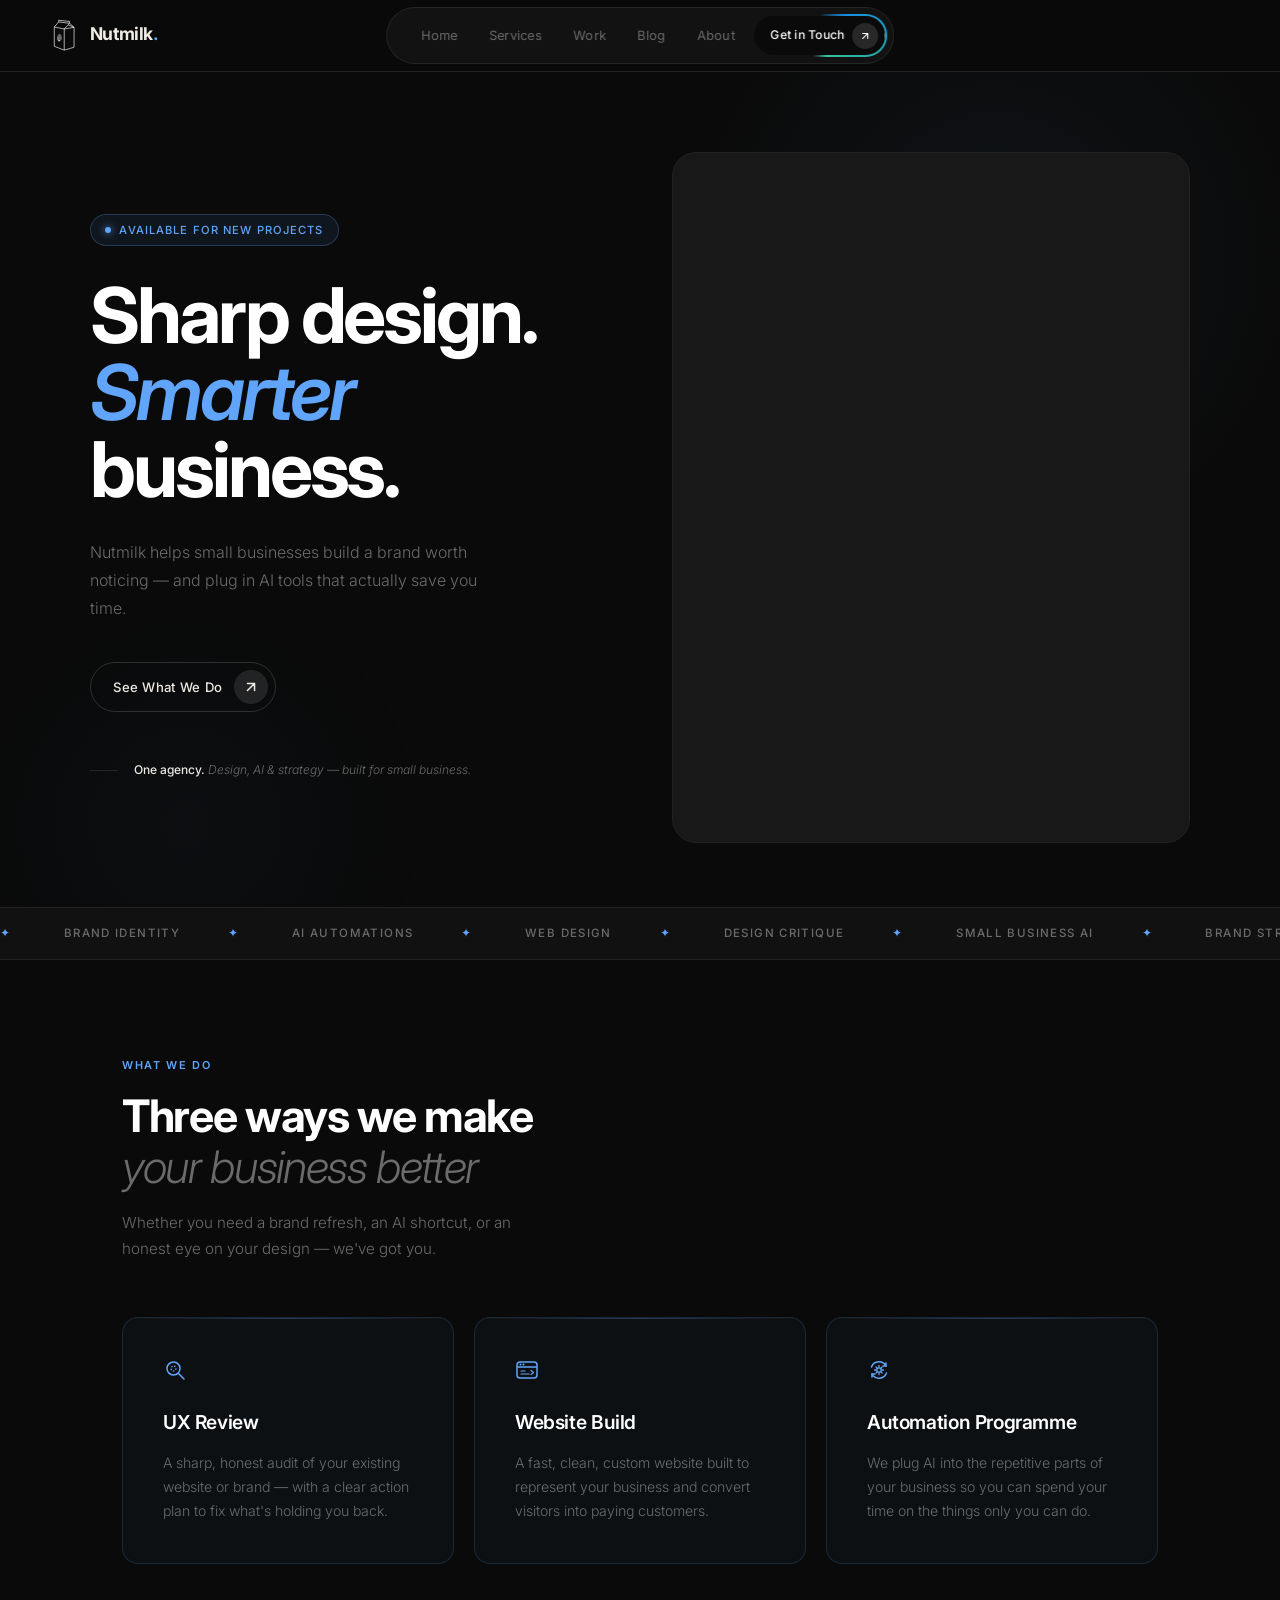
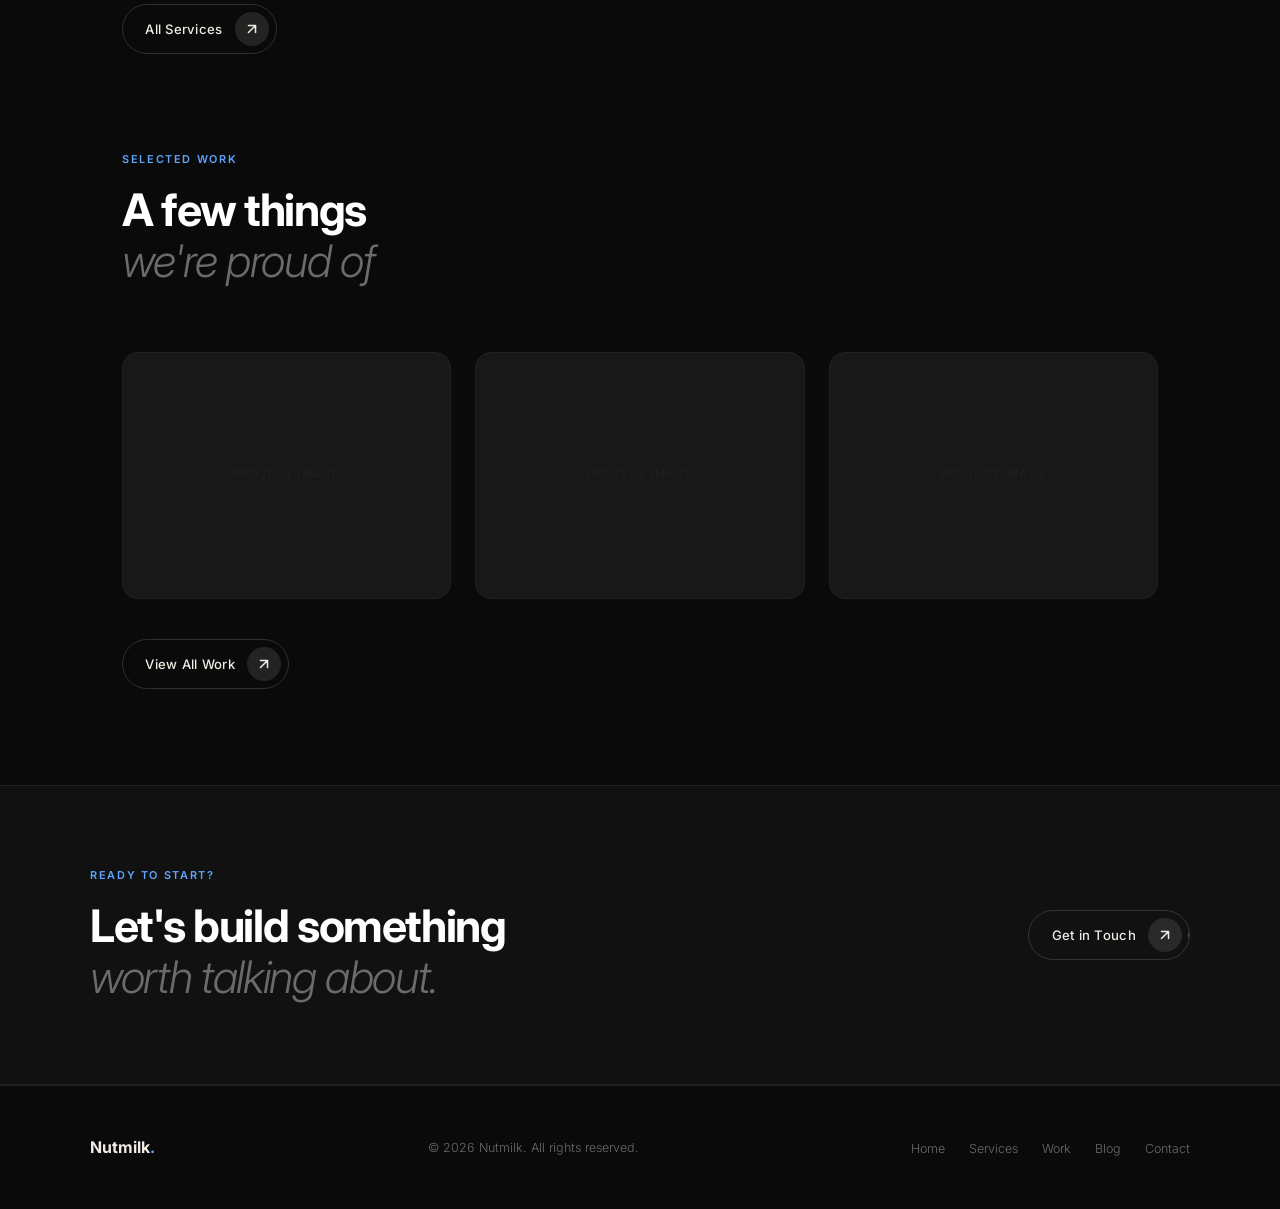
==== index.html @ b32700eb "Update index.html" ====
<!DOCTYPE html>
<html lang="en">
<head>
  <meta charset="UTF-8" />
  <meta name="viewport" content="width=device-width, initial-scale=1.0" />
  <title>Nutmilk — Design & AI for Small Business</title>
  <meta name="description" content="Nutmilk is a one-person design and AI automation agency helping small businesses look sharp and work smarter." />
  <link rel="stylesheet" href="style.css" />
  <link rel="icon" type="image/svg+xml" href="Nutmilk-Icon.svg" />
  <style>
    /* ── Hero badge ────────────────────────────── */
    .hero-badge {
      display: inline-flex;
      align-items: center;
      gap: 0.5rem;
      background: rgba(96,165,250,0.08);
      border: 1px solid rgba(96,165,250,0.25);
      border-radius: 999px;
      padding: 0.35rem 0.9rem;
      font-size: 0.7rem;
      font-weight: 500;
      letter-spacing: 0.1em;
      text-transform: uppercase;
      color: var(--accent);
      margin-bottom: 2rem;
      opacity: 0;
      animation: fadeUp 0.8s var(--ease) 0.05s forwards;
    }
    .hero-badge::before {
      content: '';
      width: 6px;
      height: 6px;
      border-radius: 50%;
      background: var(--accent);
      box-shadow: 0 0 8px var(--accent);
      animation: pulse 2s ease infinite;
    }
    @keyframes pulse {
      0%, 100% { opacity: 1; }
      50% { opacity: 0.3; }
    }

    /* ── Hero headline ─────────────────────────── */
    .hero-headline {
      font-family: 'Inter', sans-serif;
      font-size: clamp(3rem, 6vw, 5.5rem);
      font-weight: 700;
      line-height: 1.0;
      letter-spacing: -0.04em;
      color: var(--white);
      margin-bottom: 1.8rem;
      opacity: 0;
      animation: fadeUp 0.9s var(--ease) 0.2s forwards;
    }
    .hero-headline .highlight {
      font-style: italic;
      font-weight: 600;
      color: var(--accent);
    }

    .hero-sub {
      font-size: 1rem;
      font-weight: 300;
      color: var(--text-muted);
      max-width: 40ch;
      margin-bottom: 2.5rem;
      line-height: 1.75;
      opacity: 0;
      animation: fadeUp 0.9s var(--ease) 0.35s forwards;
    }
    .hero-actions {
      display: flex;
      gap: 1rem;
      flex-wrap: wrap;
      align-items: center;
      margin-bottom: 3rem;
      opacity: 0;
      animation: fadeUp 0.9s var(--ease) 0.5s forwards;
    }
    .hero-proof {
      display: flex;
      align-items: center;
      gap: 1rem;
      opacity: 0;
      animation: fadeUp 0.9s var(--ease) 0.65s forwards;
    }
    .hero-proof-line { width: 28px; height: 1px; background: var(--border); }
    .hero-proof-text { font-size: 0.75rem; color: var(--text-muted); font-weight: 300; font-style: italic; }
    .hero-proof-text strong { color: var(--text); font-weight: 500; font-style: normal; }

    /* ── Hero image frame ──────────────────────── */
    .hero-right {
      opacity: 0;
      animation: fadeUp 1s var(--ease) 0.3s forwards;
    }

    /* ── CTA band ──────────────────────────────── */
    .cta-band { padding: 5rem 2rem; background: var(--bg-2); border-top: 1px solid var(--border); border-bottom: 1px solid var(--border); }
    .cta-band-inner { max-width: var(--max-w); margin: 0 auto; display: flex; align-items: center; justify-content: space-between; flex-wrap: wrap; gap: 2rem; }

    @media (max-width: 768px) {
      .cta-band-inner { flex-direction: column; }
      .hero-headline { font-size: clamp(2.5rem, 10vw, 3.5rem); }
    }
  </style>
</head>
<body>

  <!-- NAV -->
  <nav>
    <a href="index.html" class="nav-logo"><img src="Nutmilk-Icon.svg" alt="Nutmilk icon" style="width:32px;height:32px;display:inline-block;vertical-align:middle;margin-right:0.6rem;position:relative;top:-1px;" />Nutmilk<span>.</span></a>
    <div class="nav-pill">
      <a href="index.html">Home</a>
      <a href="services.html">Services</a>
      <a href="work.html">Work</a>
      <a href="blog.html">Blog</a>
      <a href="about.html">About</a>
      <span class="nav-cta-wrap"><span class="nav-cta-spinner"></span><a href="contact.html" class="nav-cta"><span class="nav-cta-text">Get in Touch</span><span class="nav-cta-icon"><svg width="10" height="10" viewBox="0 0 14 14" fill="none"><path d="M2 7H12M12 7L7 2M12 7L7 12" stroke="currentColor" stroke-width="1.5" stroke-linecap="round" stroke-linejoin="round"/></svg></span></a></span>
    </div>
    <button class="nav-toggle" aria-label="Toggle menu" onclick="document.getElementById('mobileMenu').classList.toggle('open')">
      <span></span><span></span><span></span>
    </button>
  </nav>

  <!-- MOBILE MENU -->
  <div class="nav-mobile-menu" id="mobileMenu">
    <a href="index.html">Home</a>
      <a href="services.html">Services</a>
    <a href="work.html">Our Work</a>
    <a href="blog.html">Blog</a>
    <a href="about.html">About</a>
    <a href="contact.html">Get in Touch</a>
  </div>

  <main>

    <!-- HERO -->
    <section class="hero">
      <div class="hero-inner">
        <div class="hero-left">
          <div class="hero-badge">Available for new projects</div>
          <h1 class="hero-headline">Sharp design.<br /><span class="highlight">Smarter</span><br />business.</h1>
          <p class="hero-sub">Nutmilk helps small businesses build a brand worth noticing — and plug in AI tools that actually save you time.</p>
          <div class="hero-actions">
            <a href="services.html" class="btn-pill">
              <span class="btn-pill-text">See What We Do</span>
              <span class="btn-pill-icon">
                <svg width="14" height="14" viewBox="0 0 14 14" fill="none" xmlns="http://www.w3.org/2000/svg">
                  <path d="M2 7H12M12 7L7 2M12 7L7 12" stroke="currentColor" stroke-width="1.5" stroke-linecap="round" stroke-linejoin="round"/>
                </svg>
              </span>
            </a>
          </div>
          <div class="hero-proof">
            <div class="hero-proof-line"></div>
            <p class="hero-proof-text"><strong>One agency.</strong> Design, AI &amp; strategy — built for small business.</p>
          </div>
        </div>
        <div class="hero-right">
          <div class="hero-image-frame">
            <video src="leaf-hero-video.mp4" autoplay muted loop playsinline style="width:100%;height:100%;object-fit:cover;display:block;"></video>
          </div>
        </div>
      </div>
    </div>
    </section>

    <!-- MARQUEE -->
    <div class="marquee-wrap">
      <div class="marquee-track">
        <div class="marquee-item"><span>✦</span> Brand Identity</div>
        <div class="marquee-item"><span>✦</span> AI Automations</div>
        <div class="marquee-item"><span>✦</span> Web Design</div>
        <div class="marquee-item"><span>✦</span> Design Critique</div>
        <div class="marquee-item"><span>✦</span> Small Business AI</div>
        <div class="marquee-item"><span>✦</span> Brand Strategy</div>
        <div class="marquee-item"><span>✦</span> Brand Identity</div>
        <div class="marquee-item"><span>✦</span> AI Automations</div>
        <div class="marquee-item"><span>✦</span> Web Design</div>
        <div class="marquee-item"><span>✦</span> Design Critique</div>
        <div class="marquee-item"><span>✦</span> Small Business AI</div>
        <div class="marquee-item"><span>✦</span> Brand Strategy</div>
      </div>
    </div>
    </div>

    <!-- SERVICES PREVIEW -->
    <section class="section">
      <div class="container">
        <p class="label">What We Do</p>
        <h2 class="section-title">Three ways we make<br /><em>your business better</em></h2>
        <p class="section-sub">Whether you need a brand refresh, an AI shortcut, or an honest eye on your design — we've got you.</p>
        <div class="card-grid">

          <!-- UX Review -->
          <div class="card">
            <div style="width:24px;height:24px;margin-bottom:1.5rem;flex-shrink:0;">
              <svg width="24" height="24" viewBox="0 0 24 24" fill="none" xmlns="http://www.w3.org/2000/svg">
                <!-- Magnifying glass with a cursor inside — represents UX review/inspection -->
                <circle cx="10.5" cy="10.5" r="6.5" stroke="#60a5fa" stroke-width="1.5"/>
                <line x1="15.5" y1="15.5" x2="21" y2="21" stroke="#60a5fa" stroke-width="1.5" stroke-linecap="round"/>
                <circle cx="10.5" cy="10.5" r="2.5" stroke="#60a5fa" stroke-width="1.2" stroke-dasharray="1.5 1.5"/>
              </svg>
            </div>
            <h3>UX Review</h3>
            <p>A sharp, honest audit of your existing website or brand — with a clear action plan to fix what's holding you back.</p>
          </div>

          <!-- Website Build -->
          <div class="card">
            <div style="width:24px;height:24px;margin-bottom:1.5rem;flex-shrink:0;">
              <svg width="24" height="24" viewBox="0 0 24 24" fill="none" xmlns="http://www.w3.org/2000/svg">
                <!-- Browser window with code lines — represents website build -->
                <rect x="2" y="4" width="20" height="16" rx="3" stroke="#60a5fa" stroke-width="1.5"/>
                <line x1="2" y1="9" x2="22" y2="9" stroke="#60a5fa" stroke-width="1.5"/>
                <circle cx="5.5" cy="6.5" r="1" fill="#60a5fa"/>
                <circle cx="8.5" cy="6.5" r="1" fill="#60a5fa"/>
                <line x1="6" y1="13" x2="10" y2="13" stroke="#60a5fa" stroke-width="1.2" stroke-linecap="round"/>
                <line x1="6" y1="16" x2="14" y2="16" stroke="#60a5fa" stroke-width="1.2" stroke-linecap="round"/>
                <path d="M16 12.5L18.5 14.5L16 16.5" stroke="#60a5fa" stroke-width="1.2" stroke-linecap="round" stroke-linejoin="round"/>
              </svg>
            </div>
            <h3>Website Build</h3>
            <p>A fast, clean, custom website built to represent your business and convert visitors into paying customers.</p>
          </div>

          <!-- Automation Programme -->
          <div class="card">
            <div style="width:24px;height:24px;margin-bottom:1.5rem;flex-shrink:0;">
              <svg width="24" height="24" viewBox="0 0 24 24" fill="none" xmlns="http://www.w3.org/2000/svg">
                <!-- Gear with circular arrows — automation/process -->
                <!-- Circular arrow top-left -->
                <path d="M4.5 9A8 8 0 0 1 19 8" stroke="#60a5fa" stroke-width="1.5" stroke-linecap="round"/>
                <polyline points="19,5 19,8 16,8" stroke="#60a5fa" stroke-width="1.5" stroke-linecap="round" stroke-linejoin="round"/>
                <!-- Circular arrow bottom-right -->
                <path d="M19.5 15A8 8 0 0 1 5 16" stroke="#60a5fa" stroke-width="1.5" stroke-linecap="round"/>
                <polyline points="5,19 5,16 8,16" stroke="#60a5fa" stroke-width="1.5" stroke-linecap="round" stroke-linejoin="round"/>
                <!-- Gear body -->
                <circle cx="12" cy="12" r="2.2" stroke="#60a5fa" stroke-width="1.3"/>
                <path d="M12 7.5V9M12 15v1.5M7.5 12H9M15 12h1.5M8.9 8.9l1.05 1.05M14.05 14.05l1.05 1.05M8.9 15.1l1.05-1.05M14.05 9.95l1.05-1.05" stroke="#60a5fa" stroke-width="1.3" stroke-linecap="round"/>
              </svg>
            </div>
            <h3>Automation Programme</h3>
            <p>We plug AI into the repetitive parts of your business so you can spend your time on the things only you can do.</p>
          </div>

        </div>
        <div style="margin-top:2.5rem;">
          <a href="services.html" class="btn-pill">
            <span class="btn-pill-text">All Services</span>
            <span class="btn-pill-icon">
              <svg width="14" height="14" viewBox="0 0 14 14" fill="none" xmlns="http://www.w3.org/2000/svg">
                <path d="M2 7H12M12 7L7 2M12 7L7 12" stroke="currentColor" stroke-width="1.5" stroke-linecap="round" stroke-linejoin="round"/>
              </svg>
            </span>
          </a>
        </div>
      </div>
    </section>

    <!-- WORK PREVIEW -->
    <section class="section" style="padding-top:0;">
      <div class="container">
        <p class="label">Selected Work</p>
        <h2 class="section-title">A few things<br /><em>we're proud of</em></h2>
        <div class="work-grid">
          <div class="work-item">
            <div class="work-placeholder">Project Image</div>
            <div class="work-overlay"><h4>Coming Soon</h4><p>Portfolio case study</p></div>
          </div>
          <div class="work-item">
            <div class="work-placeholder">Project Image</div>
            <div class="work-overlay"><h4>Coming Soon</h4><p>Portfolio case study</p></div>
          </div>
          <div class="work-item">
            <div class="work-placeholder">Project Image</div>
            <div class="work-overlay"><h4>Coming Soon</h4><p>Portfolio case study</p></div>
          </div>
        </div>
        <div style="margin-top:2.5rem;">
          <a href="work.html" class="btn-pill">
            <span class="btn-pill-text">View All Work</span>
            <span class="btn-pill-icon">
              <svg width="14" height="14" viewBox="0 0 14 14" fill="none" xmlns="http://www.w3.org/2000/svg">
                <path d="M2 7H12M12 7L7 2M12 7L7 12" stroke="currentColor" stroke-width="1.5" stroke-linecap="round" stroke-linejoin="round"/>
              </svg>
            </span>
          </a>
        </div>
      </div>
    </section>

    <!-- CTA BAND -->
    <div class="cta-band">
      <div class="cta-band-inner">
        <div>
          <p class="label">Ready to start?</p>
          <h2 class="section-title" style="margin-bottom:0;">Let's build something<br /><em>worth talking about.</em></h2>
        </div>
        <a href="contact.html" class="btn-pill" style="flex-shrink:0;">
          <span class="btn-pill-text">Get in Touch</span>
          <span class="btn-pill-icon">
            <svg width="14" height="14" viewBox="0 0 14 14" fill="none" xmlns="http://www.w3.org/2000/svg">
              <path d="M2 7H12M12 7L7 2M12 7L7 12" stroke="currentColor" stroke-width="1.5" stroke-linecap="round" stroke-linejoin="round"/>
            </svg>
          </span>
        </a>
      </div>
    </div>

  </main>

  <!-- FOOTER -->
  <footer>
    <div class="footer-inner">
      <div class="footer-logo">Nutmilk<span>.</span></div>
      <p class="footer-copy">&copy; 2026 Nutmilk. All rights reserved.</p>
      <ul class="footer-links">
        <li><a href="index.html">Home</a></li>
        <li><a href="services.html">Services</a></li>
        <li><a href="work.html">Work</a></li>
        <li><a href="blog.html">Blog</a></li>
        <li><a href="contact.html">Contact</a></li>
      </ul>
    </div>
  </footer>

</body>
</html>
---- style.css ----
@import url('https://fonts.googleapis.com/css2?family=Inter:wght@300;400;500;600;700&display=swap');

/* ── Variables ─────────────────────────────────── */
:root {
  --bg:        #0a0a0a;
  --bg-2:      #111111;
  --bg-3:      #181818;
  --border:    #222222;
  --text:      #f0ece4;
  --text-muted:#6b6b6b;
  --accent:    #60a5fa;
  --accent-dim:#3b82f6;
  --accent-glow: rgba(96, 165, 250, 0.15);
  --accent-fill: rgba(96, 165, 250, 0.04);
  --white:     #ffffff;

  --font-display: 'Inter', sans-serif;
  --font-body:    'Inter', sans-serif;

  --max-w: 1100px;
  --nav-h: 72px;

  --ease: cubic-bezier(0.16, 1, 0.3, 1);
}

/* ── Reset ─────────────────────────────────────── */
*, *::before, *::after { box-sizing: border-box; margin: 0; padding: 0; }
html { scroll-behavior: smooth; }
body {
  background: var(--bg);
  color: var(--text);
  font-family: var(--font-body);
  font-size: 1rem;
  line-height: 1.7;
  font-weight: 300;
  -webkit-font-smoothing: antialiased;
}
img { display: block; max-width: 100%; }
a { color: inherit; text-decoration: none; }
ul { list-style: none; }

/* ── Nav ───────────────────────────────────────── */
nav {
  position: fixed;
  top: 0; left: 0; right: 0;
  z-index: 100;
  height: var(--nav-h);
  display: flex;
  align-items: center;
  justify-content: space-between;
  padding: 0 3rem;
  background: rgba(10,10,10,0.95);
  backdrop-filter: blur(16px);
  -webkit-backdrop-filter: blur(16px);
  border-bottom: 1px solid var(--border);
  transition: background 0.3s;
}
.nav-logo {
  font-family: var(--font-body);
  font-size: 1.1rem;
  font-weight: 700;
  letter-spacing: -0.02em;
  color: var(--text);
  z-index: 2;
}
.nav-logo span { color: var(--accent); }

/* Floating pill */
.nav-pill {
  position: absolute;
  left: 50%;
  transform: translateX(-50%);
  display: flex;
  align-items: center;
  gap: 0.25rem;
  background: rgba(20,20,20,0.85);
  backdrop-filter: blur(16px);
  border: 1px solid rgba(255,255,255,0.08);
  border-radius: 999px;
  padding: 0.35rem 0.35rem 0.35rem 1.25rem;
}
.nav-pill a {
  font-size: 0.8rem;
  font-weight: 400;
  letter-spacing: 0.02em;
  color: var(--text-muted);
  padding: 0.4rem 0.85rem;
  border-radius: 999px;
  transition: color 0.2s, background 0.2s;
  white-space: nowrap;
}
.nav-pill a:hover,
.nav-pill a.active {
  color: var(--text);
  background: rgba(255,255,255,0.06);
}
/* ── Nav CTA — glow spin border + hover white fill ── */
.nav-cta-wrap {
  position: relative;
  border-radius: 999px;
  padding: 2px;
  overflow: hidden;
  display: inline-flex;
  flex-shrink: 0;
}
.nav-cta-spinner {
  position: absolute;
  inset: -50%;
  background: conic-gradient(
    from 0deg,
    transparent 0%,
    #1A8FE3 15%,
    #2CB89A 35%,
    #3BBFA0 45%,
    transparent 55%,
    transparent 100%
  );
  animation: spinGlow 4s linear infinite;
}
@keyframes spinGlow {
  0%   { transform: rotate(0deg); }
  100% { transform: rotate(360deg); }
}
.nav-pill .nav-cta {
  position: relative !important;
  z-index: 1 !important;
  display: inline-flex !important;
  align-items: center !important;
  gap: 0.5rem !important;
  font-size: 0.75rem !important;
  font-weight: 500 !important;
  color: #ffffff !important;
  background: #0a0a0a !important;
  padding: 0.42rem 0.42rem 0.42rem 1rem !important;
  border-radius: 999px !important;
  letter-spacing: 0.02em !important;
  overflow: hidden !important;
  transition: color 0.3s !important;
  white-space: nowrap !important;
  text-decoration: none !important;
}
.nav-pill .nav-cta::before {
  content: '' !important;
  position: absolute !important;
  inset: 0 !important;
  background: #ffffff !important;
  transform: translateX(100%) !important;
  transition: transform 0.4s cubic-bezier(0.16, 1, 0.3, 1) !important;
  border-radius: 999px !important;
  z-index: 0 !important;
}
.nav-pill .nav-cta:hover::before { transform: translateX(0) !important; }
.nav-pill .nav-cta:hover { color: #0a0a0a !important; }
.nav-cta-text {
  position: relative;
  z-index: 1;
}
.nav-cta-icon {
  position: relative;
  z-index: 1;
  display: inline-flex;
  align-items: center;
  justify-content: center;
  width: 26px;
  height: 26px;
  border-radius: 50%;
  background: rgba(255,255,255,0.12);
  flex-shrink: 0;
  transition: background 0.3s, color 0.3s;
  color: #ffffff;
}
.nav-cta-icon svg {
  transform: rotate(-45deg);
  transition: transform 0.4s cubic-bezier(0.16, 1, 0.3, 1);
}
.nav-pill .nav-cta:hover .nav-cta-icon {
  background: rgba(0,0,0,0.12);
  color: #0a0a0a;
}
.nav-pill .nav-cta:hover .nav-cta-icon svg { transform: rotate(0deg); }

/* Mobile nav toggle */
.nav-toggle {
  display: none;
  flex-direction: column;
  gap: 5px;
  cursor: pointer;
  background: none;
  border: none;
  padding: 4px;
  z-index: 2;
}
.nav-toggle span {
  display: block;
  width: 24px;
  height: 1.5px;
  background: var(--text);
  transition: transform 0.3s var(--ease), opacity 0.3s;
}
.nav-mobile-menu {
  display: none;
  flex-direction: column;
  position: fixed;
  top: var(--nav-h);
  left: 0; right: 0;
  background: rgba(10,10,10,0.97);
  backdrop-filter: blur(16px);
  -webkit-backdrop-filter: blur(16px);
  border-bottom: 1px solid var(--border);
  padding: 1.5rem 2rem 2rem;
  gap: 1.25rem;
  z-index: 99;
}
.nav-mobile-menu.open { display: flex; }
.nav-mobile-menu a {
  font-size: 0.9rem;
  color: var(--text-muted);
  font-weight: 400;
}
.nav-mobile-menu a:hover { color: var(--text); }

/* ── Page wrapper ──────────────────────────────── */
main { padding-top: var(--nav-h); }
.container {
  max-width: var(--max-w);
  margin: 0 auto;
  padding: 0 2rem;
}
.section { padding: 6rem 0; }
.section-sm { padding: 3rem 0; }

/* ── Hero ──────────────────────────────────────── */
.hero {
  min-height: calc(100vh - var(--nav-h));
  display: flex;
  align-items: center;
  position: relative;
  overflow: hidden;
  padding: 5rem 2rem 4rem;
}
.hero::before {
  content: '';
  position: absolute;
  top: -20%;
  right: -5%;
  width: 700px;
  height: 700px;
  background: radial-gradient(circle, rgba(96,165,250,0.05) 0%, transparent 65%);
  pointer-events: none;
}
.hero::after {
  content: '';
  position: absolute;
  bottom: -20%;
  left: -5%;
  width: 500px;
  height: 500px;
  background: radial-gradient(circle, rgba(96,165,250,0.03) 0%, transparent 70%);
  pointer-events: none;
}
.hero-inner {
  max-width: var(--max-w);
  margin: 0 auto;
  width: 100%;
  display: grid;
  grid-template-columns: 1fr 1fr;
  gap: 4rem;
  align-items: center;
}
.hero-left {}
.hero-right {
  position: relative;
}
.hero-image-frame {
  width: 100%;
  aspect-ratio: 3/4;
  border-radius: 24px;
  background: var(--bg-3);
  border: 1px solid var(--border);
  overflow: hidden;
  position: relative;
}
.hero-image-frame img {
  width: 100%;
  height: 100%;
  object-fit: cover;
}
.hero-image-placeholder {
  width: 100%;
  height: 100%;
  display: flex;
  flex-direction: column;
  align-items: center;
  justify-content: center;
  gap: 0.75rem;
  color: var(--text-muted);
}
.hero-image-placeholder svg {
  opacity: 0.3;
}
.hero-image-placeholder p {
  font-size: 0.72rem;
  letter-spacing: 0.1em;
  text-transform: uppercase;
  opacity: 0.4;
}
.hero-image-tag {
  position: absolute;
  bottom: 1.25rem;
  left: 1.25rem;
  right: 1.25rem;
  background: rgba(10,10,10,0.75);
  backdrop-filter: blur(12px);
  border: 1px solid rgba(255,255,255,0.08);
  border-radius: 12px;
  padding: 0.85rem 1rem;
  display: flex;
  align-items: center;
  justify-content: space-between;
}
.hero-image-tag-text {
  font-size: 0.78rem;
  color: var(--text);
  font-weight: 500;
}
.hero-image-tag-sub {
  font-size: 0.68rem;
  color: var(--text-muted);
  margin-top: 0.1rem;
}
.hero-image-tag-dot {
  width: 8px;
  height: 8px;
  border-radius: 50%;
  background: #4ade80;
  box-shadow: 0 0 8px #4ade80;
  flex-shrink: 0;
}

/* ── Buttons ───────────────────────────────────── */
.btn {
  display: inline-block;
  padding: 0.85rem 2rem;
  font-family: var(--font-body);
  font-size: 0.8rem;
  font-weight: 500;
  letter-spacing: 0.04em;
  border-radius: 999px;
  transition: all 0.2s var(--ease);
  cursor: pointer;
  border: none;
}
.btn-primary { background: var(--accent); color: var(--bg); }
.btn-primary:hover { background: var(--accent-dim); }
.btn-ghost {
  background: transparent;
  color: var(--text-muted);
  border: 1px solid var(--border);
}
.btn-ghost:hover { border-color: rgba(255,255,255,0.2); color: var(--text); }

/* Pill CTA button */
.btn-pill {
  position: relative;
  display: inline-flex;
  align-items: center;
  justify-content: space-between;
  gap: 0.75rem;
  background: transparent;
  border: 1px solid rgba(255,255,255,0.15);
  border-radius: 999px;
  padding: 0.45rem 0.45rem 0.45rem 1.4rem;
  font-family: var(--font-body);
  font-size: 0.82rem;
  font-weight: 500;
  letter-spacing: 0.02em;
  color: var(--text);
  overflow: hidden;
  transition: border-color 0.3s, color 0.3s;
  cursor: pointer;
  text-decoration: none;
}
.btn-pill::before {
  content: '';
  position: absolute;
  inset: 0;
  background: #ffffff;
  transform: translateX(100%);
  transition: transform 0.4s cubic-bezier(0.16, 1, 0.3, 1);
  border-radius: 999px;
}
.btn-pill:hover::before { transform: translateX(0); }
.btn-pill:hover { border-color: #ffffff; color: #0a0a0a; }
.btn-pill-text {
  position: relative;
  z-index: 1;
  transition: color 0.3s;
}
.btn-pill:hover .btn-pill-text { color: #0a0a0a; }
.btn-pill-icon {
  position: relative;
  z-index: 1;
  display: flex;
  align-items: center;
  justify-content: center;
  width: 34px;
  height: 34px;
  border-radius: 50%;
  background: rgba(255,255,255,0.1);
  color: var(--text);
  transition: background 0.3s, color 0.3s;
  flex-shrink: 0;
}
.btn-pill-icon svg {
  transform: rotate(-45deg);
  transition: transform 0.4s cubic-bezier(0.16, 1, 0.3, 1);
}
.btn-pill:hover .btn-pill-icon { background: #0a0a0a; color: #ffffff; }
.btn-pill:hover .btn-pill-icon svg { transform: rotate(0deg); }

/* ── Marquee ───────────────────────────────────── */
.marquee-wrap {
  border-top: 1px solid var(--border);
  border-bottom: 1px solid var(--border);
  padding: 1rem 0;
  overflow: hidden;
  background: var(--bg-2);
}
.marquee-track {
  display: flex;
  gap: 3rem;
  white-space: nowrap;
  animation: marquee 28s linear infinite;
}
.marquee-item {
  font-size: 0.72rem;
  font-weight: 500;
  letter-spacing: 0.12em;
  text-transform: uppercase;
  color: var(--text-muted);
  flex-shrink: 0;
}
.marquee-item span { color: var(--accent); margin-right: 3rem; }

/* ── Section labels ────────────────────────────── */
.label {
  font-size: 0.68rem;
  font-weight: 600;
  letter-spacing: 0.15em;
  text-transform: uppercase;
  color: var(--accent);
  margin-bottom: 1rem;
}
.section-title {
  font-family: var(--font-display);
  font-size: clamp(1.8rem, 3.5vw, 2.8rem);
  line-height: 1.15;
  letter-spacing: -0.03em;
  font-weight: 700;
  color: var(--white);
  margin-bottom: 1rem;
}
.section-title em { font-style: italic; color: var(--text-muted); font-weight: 300; }
.section-sub {
  font-size: 0.95rem;
  color: var(--text-muted);
  max-width: 48ch;
  line-height: 1.7;
  font-weight: 300;
}

/* ── Cards ─────────────────────────────────────── */
.card-grid {
  display: grid;
  grid-template-columns: repeat(auto-fit, minmax(300px, 1fr));
  gap: 1.25rem;
  margin-top: 3.5rem;
}
.card {
  background: var(--accent-fill);
  border: 1px solid var(--accent-glow);
  border-radius: 16px;
  padding: 2.5rem;
  transition: background 0.3s, border-color 0.3s, transform 0.3s var(--ease);
  position: relative;
  overflow: hidden;
}
.card::before {
  content: '';
  position: absolute;
  top: 0; left: 0; right: 0;
  height: 1px;
  background: linear-gradient(90deg, transparent, rgba(96,165,250,0.3), transparent);
}
.card:hover {
  background: rgba(96,165,250,0.07);
  border-color: rgba(96,165,250,0.3);
  transform: translateY(-3px);
}
.card-num {
  font-size: 0.68rem;
  font-weight: 600;
  letter-spacing: 0.12em;
  color: var(--accent);
  margin-bottom: 1.5rem;
  display: block;
  text-transform: uppercase;
}
.card h3 {
  font-size: 1.2rem;
  font-weight: 600;
  letter-spacing: -0.02em;
  color: var(--white);
  margin-bottom: 0.75rem;
}
.card p { font-size: 0.88rem; color: var(--text-muted); line-height: 1.7; font-weight: 300; }

/* ── Work grid ─────────────────────────────────── */
.work-grid {
  display: grid;
  grid-template-columns: repeat(auto-fit, minmax(320px, 1fr));
  gap: 1.5rem;
  margin-top: 4rem;
}
.work-item {
  position: relative;
  aspect-ratio: 4/3;
  background: var(--bg-3);
  border: 1px solid var(--border);
  overflow: hidden;
  border-radius: 16px;
}
.work-placeholder {
  width: 100%;
  height: 100%;
  display: flex;
  align-items: center;
  justify-content: center;
  font-size: 0.72rem;
  letter-spacing: 0.1em;
  text-transform: uppercase;
  color: var(--border);
}
.work-overlay {
  position: absolute;
  inset: 0;
  background: rgba(10,10,10,0.85);
  display: flex;
  flex-direction: column;
  justify-content: flex-end;
  padding: 1.5rem;
  opacity: 0;
  transition: opacity 0.3s var(--ease);
}
.work-item:hover .work-overlay { opacity: 1; }
.work-overlay h4 { font-size: 1.05rem; font-weight: 600; color: var(--white); margin-bottom: 0.25rem; }
.work-overlay p { font-size: 0.8rem; color: var(--text-muted); }

/* ── Blog list ─────────────────────────────────── */
.blog-list { margin-top: 4rem; display: flex; flex-direction: column; border-top: 1px solid var(--border); }
.blog-item {
  display: flex;
  align-items: baseline;
  justify-content: space-between;
  gap: 2rem;
  padding: 1.8rem 0;
  border-bottom: 1px solid var(--border);
  transition: opacity 0.2s;
}
.blog-item:hover { opacity: 0.7; }
.blog-item-left { flex: 1; }
.blog-tag { font-size: 0.68rem; font-weight: 600; letter-spacing: 0.12em; text-transform: uppercase; color: var(--accent); margin-bottom: 0.4rem; }
.blog-item h3 { font-size: 1.1rem; font-weight: 600; color: var(--white); letter-spacing: -0.01em; }
.blog-item-date { font-size: 0.78rem; color: var(--text-muted); white-space: nowrap; }

/* ── Form ──────────────────────────────────────── */
.form-wrap { max-width: 600px; margin-top: 4rem; }
.form-row { margin-bottom: 1.5rem; }
.form-row label { display: block; font-size: 0.72rem; font-weight: 500; letter-spacing: 0.1em; text-transform: uppercase; color: var(--text-muted); margin-bottom: 0.5rem; }
.form-row input,
.form-row textarea,
.form-row select {
  width: 100%;
  background: var(--accent-fill);
  border: 1px solid var(--accent-glow);
  color: var(--text);
  font-family: var(--font-body);
  font-size: 0.95rem;
  font-weight: 300;
  padding: 0.85rem 1rem;
  border-radius: 12px;
  outline: none;
  transition: border-color 0.2s;
  appearance: none;
}
.form-row input:focus,
.form-row textarea:focus,
.form-row select:focus { border-color: var(--accent); }
.form-row textarea { resize: vertical; min-height: 140px; }

/* ── Page hero ─────────────────────────────────── */
.page-hero { padding: 5rem 2rem 4rem; border-bottom: 1px solid var(--border); }
.page-hero-inner { max-width: var(--max-w); margin: 0 auto; }

/* ── About ─────────────────────────────────────── */
.about-grid { display: grid; grid-template-columns: 1fr 1fr; gap: 5rem; align-items: start; margin-top: 4rem; }
.about-values { margin-top: 3rem; display: flex; flex-direction: column; gap: 1.5rem; }
.about-value { display: flex; gap: 1.2rem; align-items: flex-start; }
.about-value-num { font-size: 0.68rem; font-weight: 600; color: var(--accent); flex-shrink: 0; padding-top: 4px; letter-spacing: 0.1em; }
.about-value h4 { font-size: 0.95rem; font-weight: 600; color: var(--white); margin-bottom: 0.2rem; }
.about-value p { font-size: 0.88rem; color: var(--text-muted); font-weight: 300; }

/* ── Footer ────────────────────────────────────── */
footer { border-top: 1px solid var(--border); padding: 3rem 2rem; }
.footer-inner { max-width: var(--max-w); margin: 0 auto; display: flex; align-items: center; justify-content: space-between; flex-wrap: wrap; gap: 1rem; }
.footer-logo { font-size: 1rem; font-weight: 700; color: var(--text); }
.footer-logo span { color: var(--accent); }
.footer-copy { font-size: 0.78rem; color: var(--text-muted); }
.footer-links { display: flex; gap: 1.5rem; }
.footer-links a { font-size: 0.78rem; color: var(--text-muted); transition: color 0.2s; }
.footer-links a:hover { color: var(--text); }

/* ── Divider ───────────────────────────────────── */
.divider { border: none; border-top: 1px solid var(--border); margin: 0; }

/* ── Animations ────────────────────────────────── */
@keyframes fadeUp {
  from { opacity: 0; transform: translateY(24px); }
  to   { opacity: 1; transform: translateY(0); }
}
@keyframes marquee {
  from { transform: translateX(0); }
  to   { transform: translateX(-50%); }
}

/* ── Responsive ────────────────────────────────── */
@media (max-width: 768px) {
  .nav-pill { display: none; }
  .nav-toggle { display: flex; }
  .hero-inner { grid-template-columns: 1fr; }
  .hero-right { display: none; }
  .about-grid { grid-template-columns: 1fr; gap: 3rem; }
  .card-grid { grid-template-columns: 1fr; }
  .footer-inner { flex-direction: column; align-items: flex-start; gap: 1rem; }
}
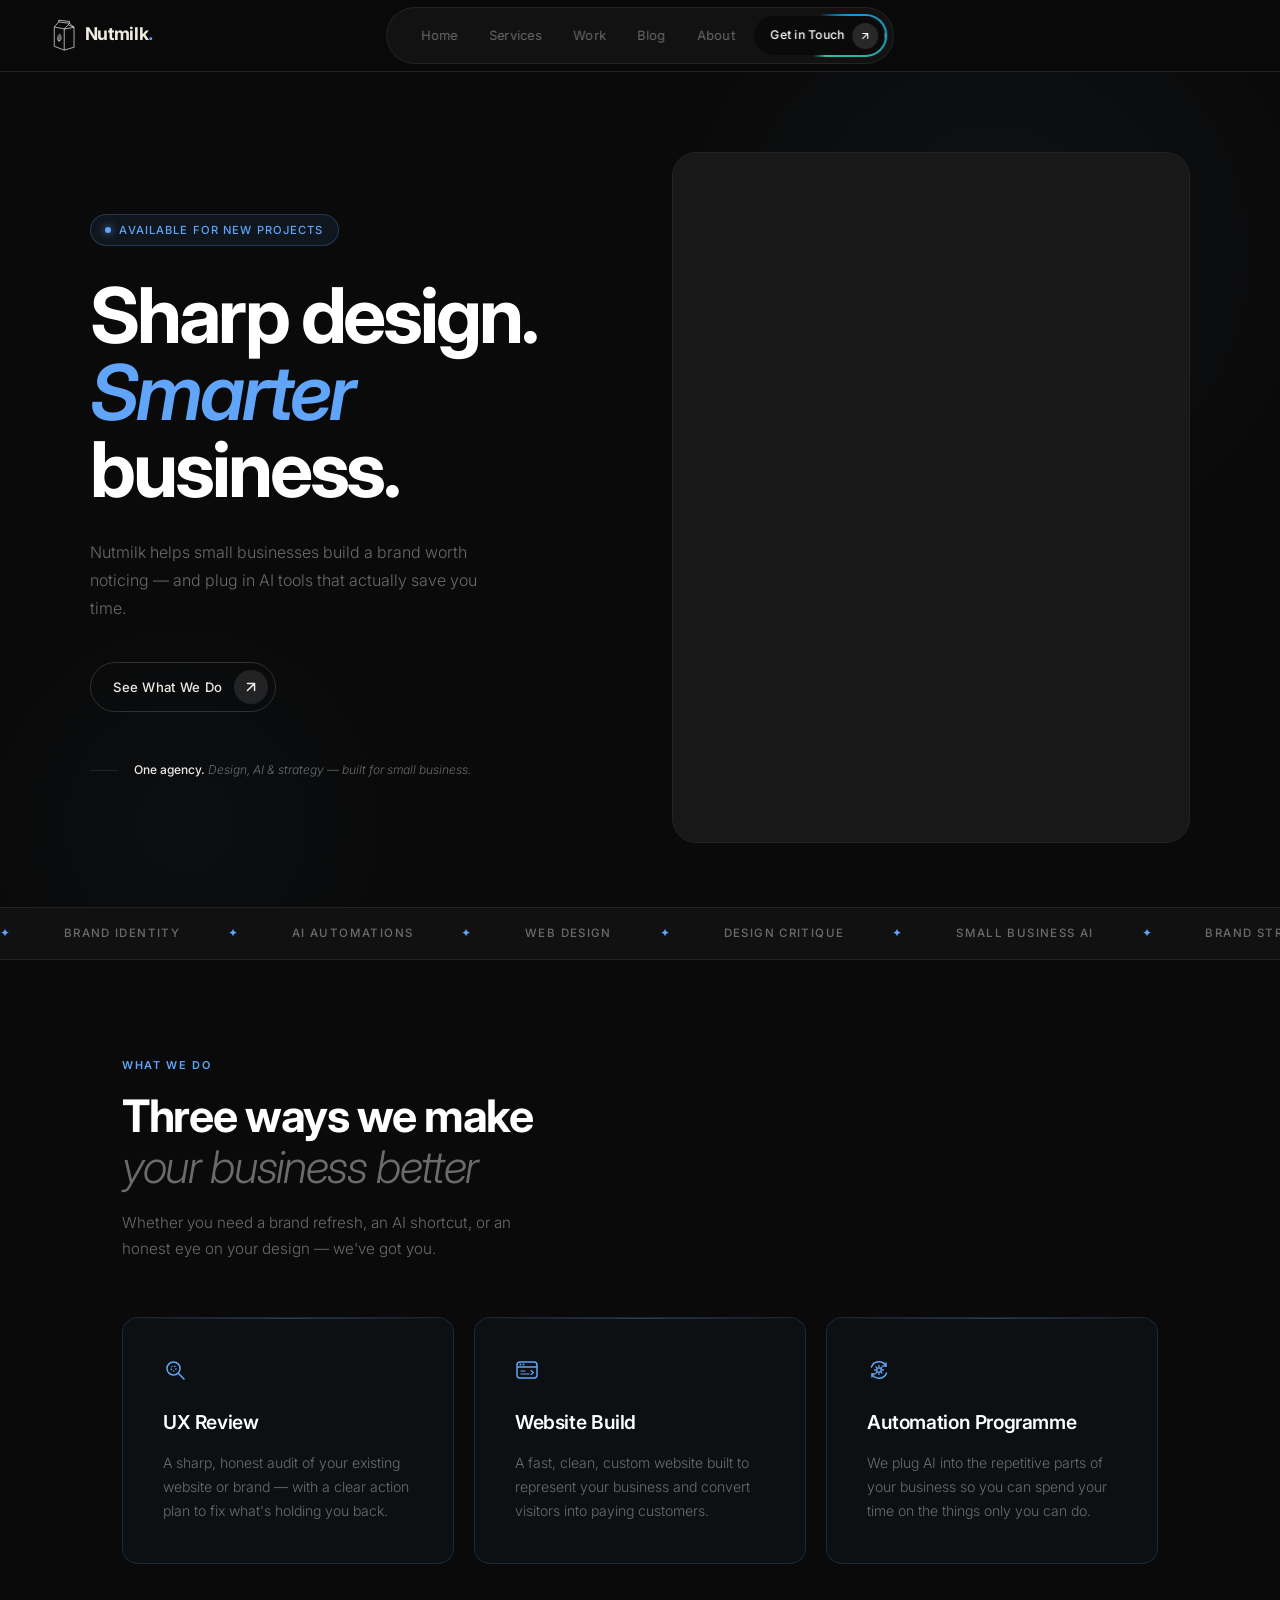
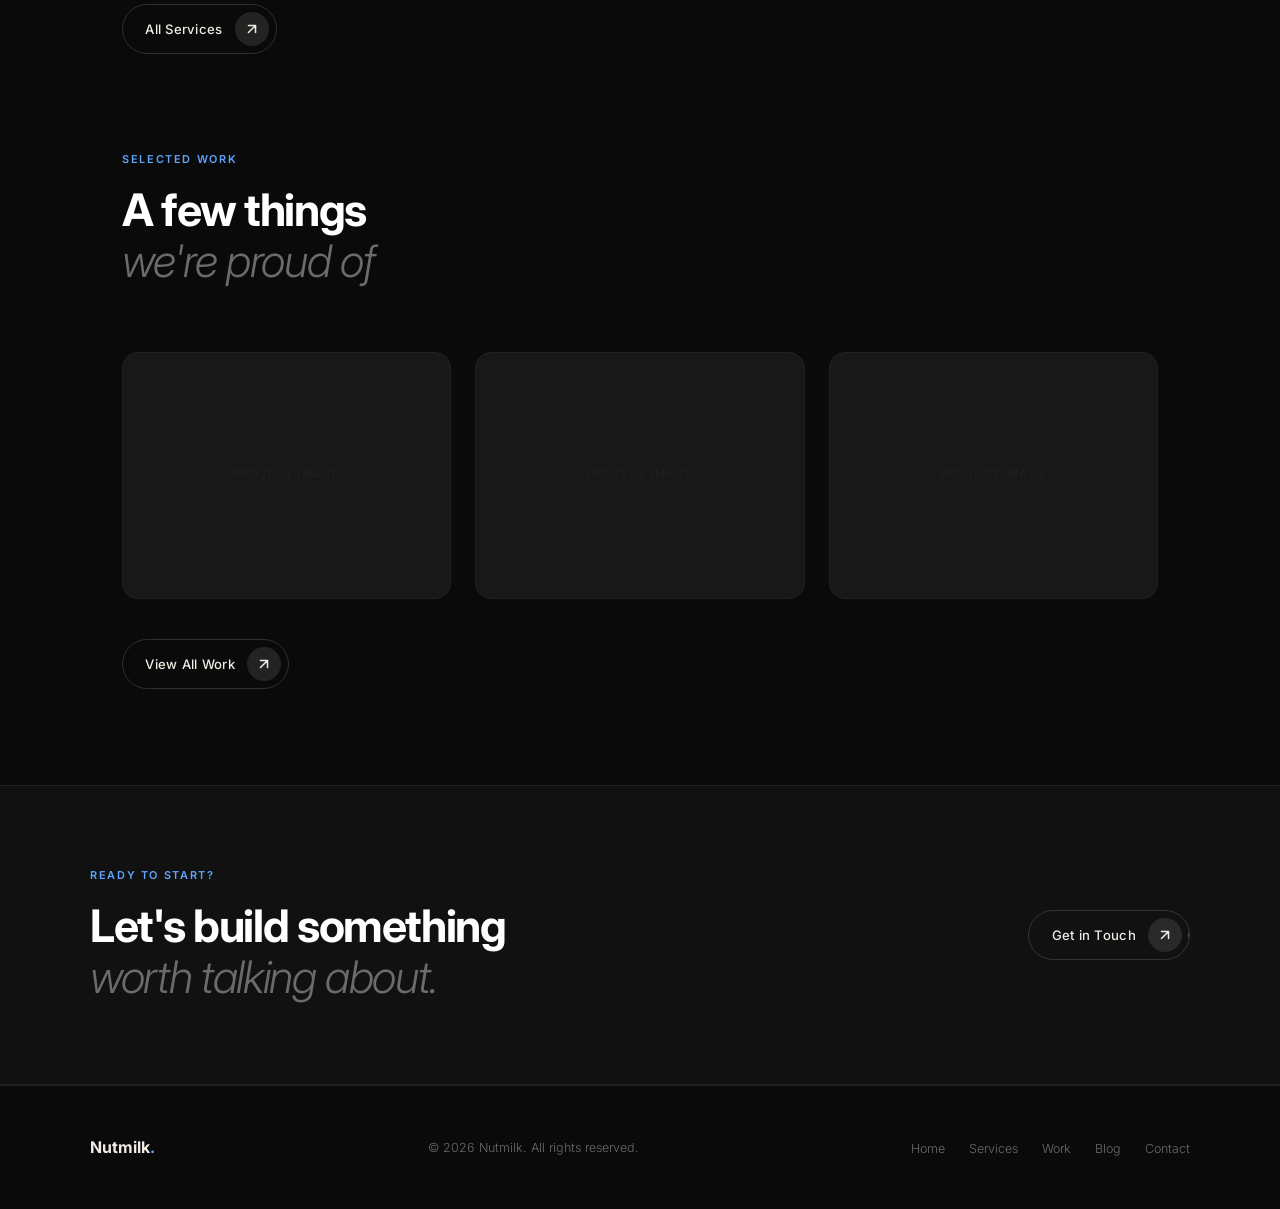
==== commit 015ed684: "Update index.html" ====
--- a/index.html
+++ b/index.html
@@ -108,7 +108,7 @@
 
   <!-- NAV -->
   <nav>
-    <a href="index.html" class="nav-logo"><img src="Nutmilk-Icon.svg" alt="Nutmilk icon" style="width:32px;height:32px;display:inline-block;vertical-align:middle;margin-right:0.6rem;position:relative;top:-1px;" />Nutmilk<span>.</span></a>
+    <a href="index.html" class="nav-logo"><img src="Nutmilk-Icon.svg" alt="Nutmilk icon" style="width:32px;height:32px;display:inline-block;vertical-align:middle;margin-right:0.3rem;position:relative;top:-1px;" />Nutmilk<span>.</span></a>
     <div class="nav-pill">
       <a href="index.html">Home</a>
       <a href="services.html">Services</a>
@@ -117,8 +117,15 @@
       <a href="about.html">About</a>
       <span class="nav-cta-wrap"><span class="nav-cta-spinner"></span><a href="contact.html" class="nav-cta"><span class="nav-cta-text">Get in Touch</span><span class="nav-cta-icon"><svg width="10" height="10" viewBox="0 0 14 14" fill="none"><path d="M2 7H12M12 7L7 2M12 7L7 12" stroke="currentColor" stroke-width="1.5" stroke-linecap="round" stroke-linejoin="round"/></svg></span></a></span>
     </div>
-    <button class="nav-toggle" aria-label="Toggle menu" onclick="document.getElementById('mobileMenu').classList.toggle('open')">
-      <span></span><span></span><span></span>
+    <button class="nav-toggle" aria-label="Toggle menu" id="navToggle" onclick="
+      var menu = document.getElementById('mobileMenu');
+      var btn = document.getElementById('navToggle');
+      menu.classList.toggle('open');
+      btn.classList.toggle('open');
+    ">
+      <span class="bar bar1"></span>
+      <span class="bar bar2"></span>
+      <span class="bar bar3"></span>
     </button>
   </nav>
 
--- a/style.css
+++ b/style.css
@@ -190,12 +190,23 @@
   padding: 4px;
   z-index: 2;
 }
-.nav-toggle span {
+.nav-toggle .bar {
   display: block;
   width: 24px;
   height: 1.5px;
   background: var(--text);
-  transition: transform 0.3s var(--ease), opacity 0.3s;
+  transition: transform 0.35s var(--ease), opacity 0.25s, width 0.3s;
+  transform-origin: center;
+}
+.nav-toggle.open .bar1 {
+  transform: translateY(6.5px) rotate(45deg);
+}
+.nav-toggle.open .bar2 {
+  opacity: 0;
+  width: 0;
+}
+.nav-toggle.open .bar3 {
+  transform: translateY(-6.5px) rotate(-45deg);
 }
 .nav-mobile-menu {
   display: none;
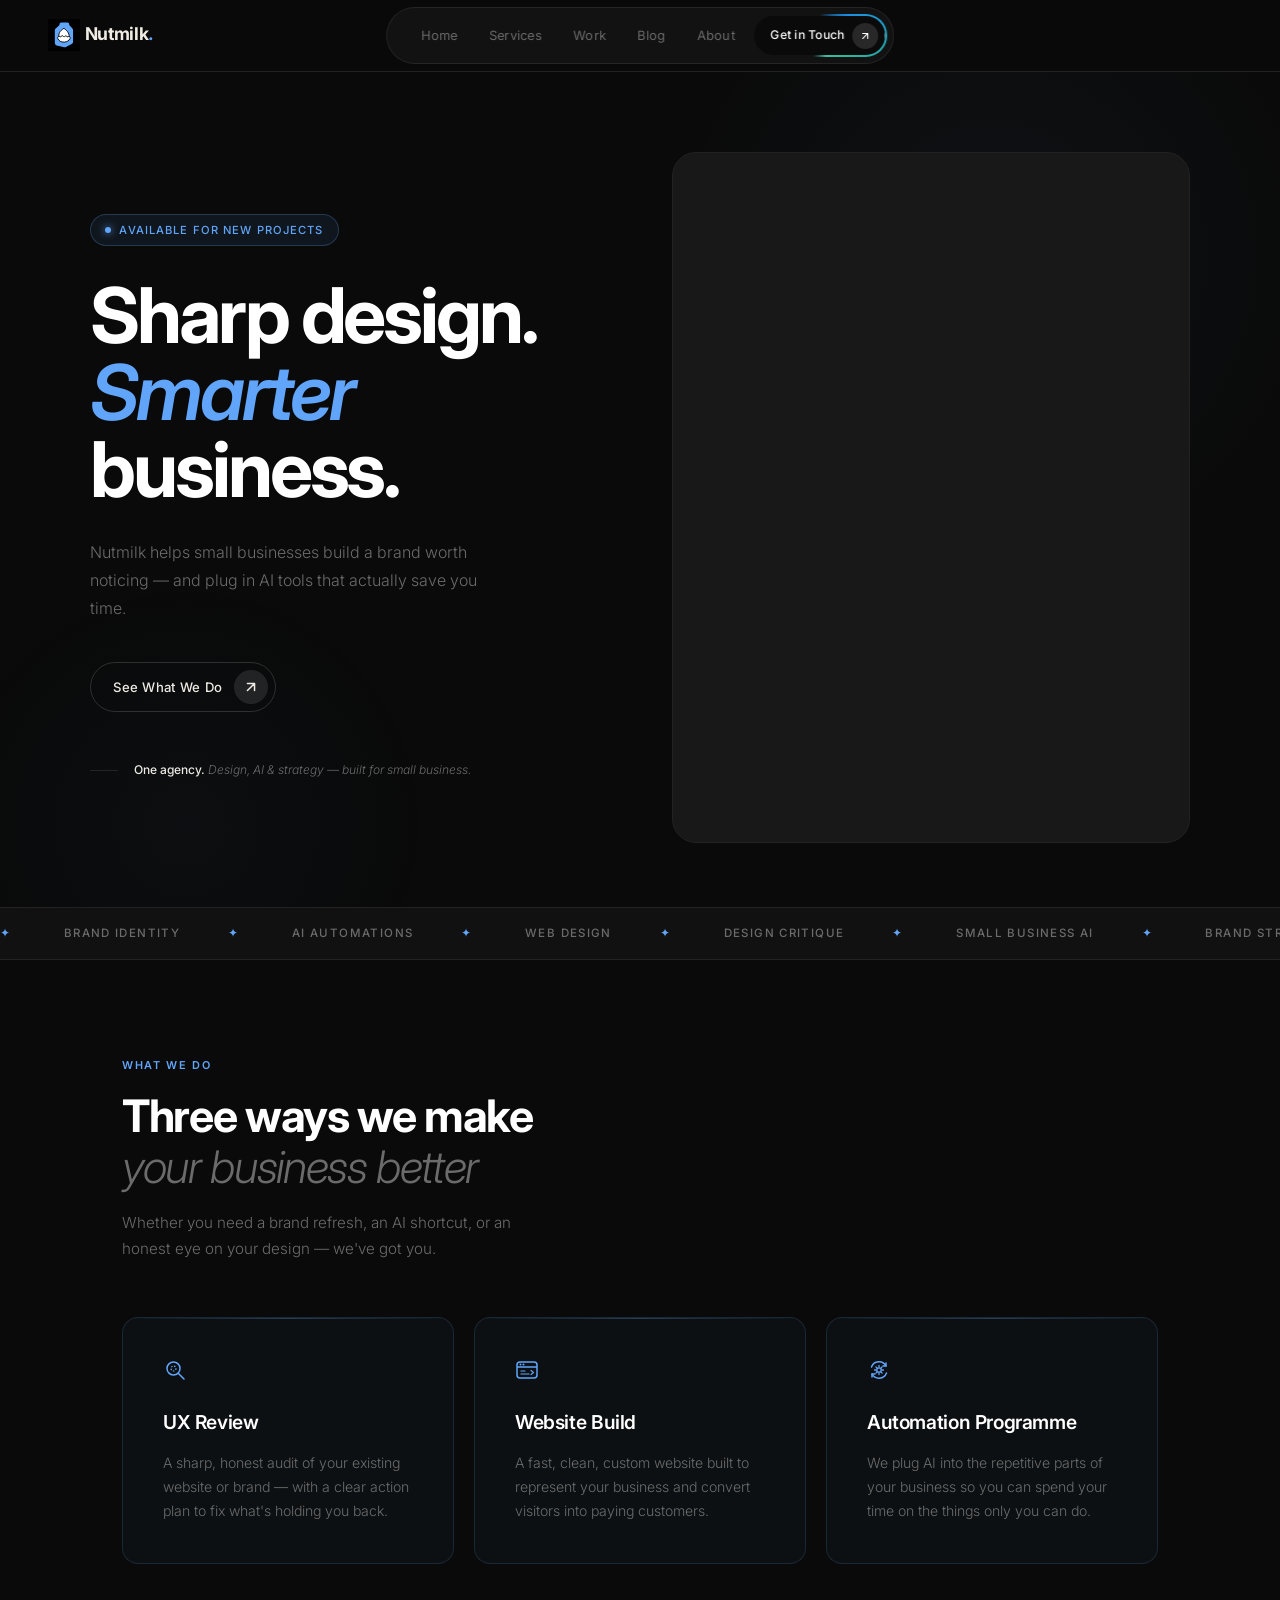
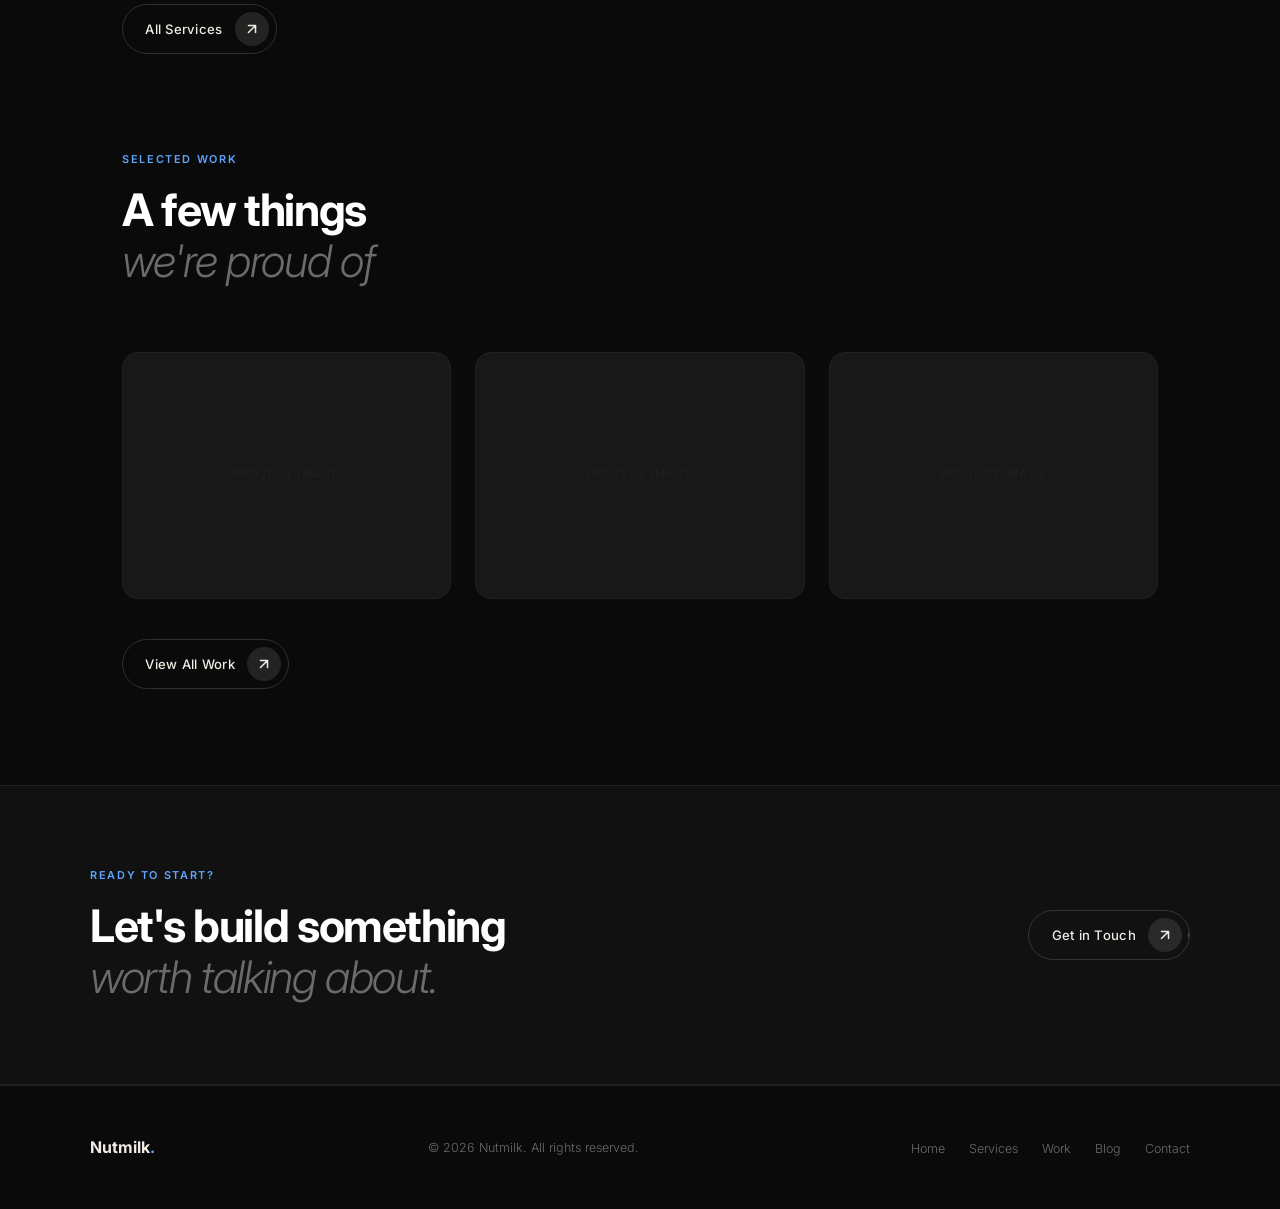
==== commit 2885ebef: "Update index.html" ====
--- a/index.html
+++ b/index.html
@@ -40,7 +40,7 @@
       50% { opacity: 0.3; }
     }
 
-    /* ── Hero headline ─────────────────────────── */
+    /* ──  Hero headline ─────────────────────────── */
     .hero-headline {
       font-family: 'Inter', sans-serif;
       font-size: clamp(3rem, 6vw, 5.5rem);
--- a/style.css
+++ b/style.css
@@ -1,6 +1,6 @@
 @import url('https://fonts.googleapis.com/css2?family=Inter:wght@300;400;500;600;700&display=swap');
 
-/* ── Variables ─────────────────────────────────── */
+/* ──  Variables ─────────────────────────────────── */
 :root {
   --bg:        #0a0a0a;
   --bg-2:      #111111;
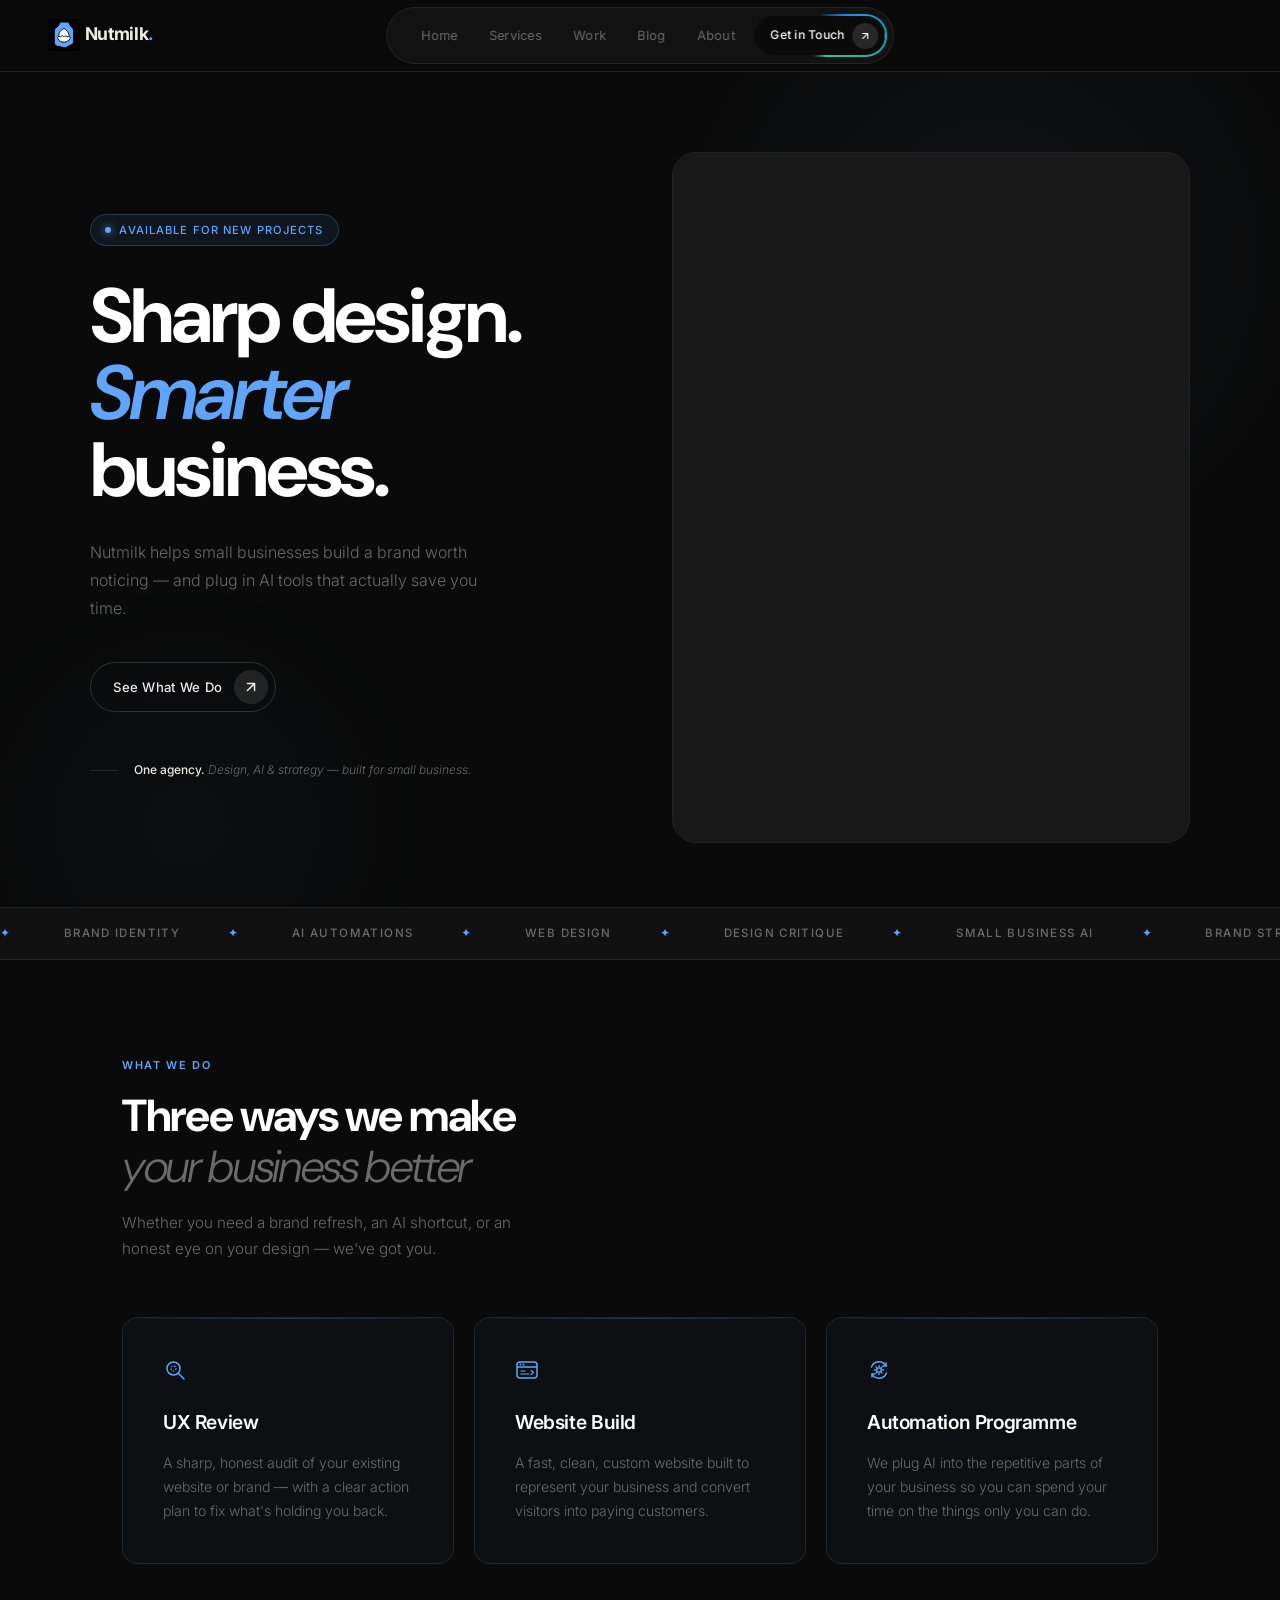
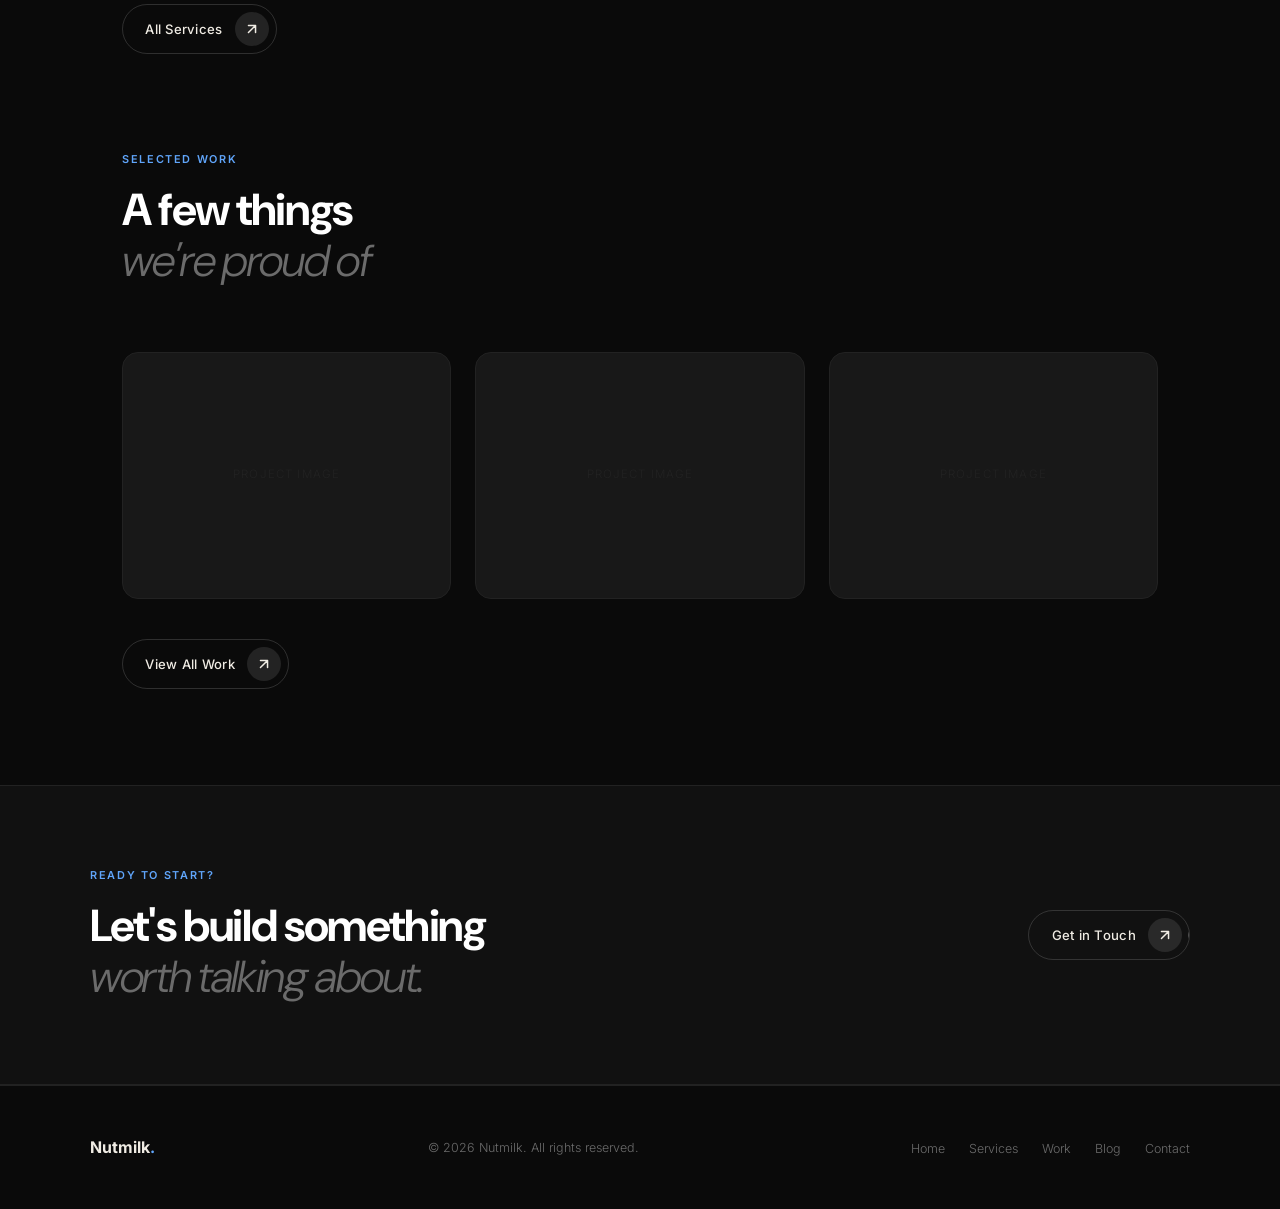
==== commit 39ff7a8d: "Update index.html" ====
--- a/index.html
+++ b/index.html
@@ -40,9 +40,9 @@
       50% { opacity: 0.3; }
     }
 
-    /* ──  Hero headline ─────────────────────────── */
+    /* ── Hero headline ─────────────────────────── */
     .hero-headline {
-      font-family: 'Inter', sans-serif;
+      font-family: 'DM Sans', sans-serif;
       font-size: clamp(3rem, 6vw, 5.5rem);
       font-weight: 700;
       line-height: 1.0;
--- a/style.css
+++ b/style.css
@@ -1,6 +1,6 @@
-@import url('https://fonts.googleapis.com/css2?family=Inter:wght@300;400;500;600;700&display=swap');
-
-/* ──  Variables ─────────────────────────────────── */
+@import url('https://fonts.googleapis.com/css2?family=Inter:wght@300;400;500;600;700&family=DM+Sans:ital,opsz,wght@0,9..40,300;0,9..40,400;0,9..40,500;0,9..40,600;0,9..40,700;0,9..40,800;1,9..40,300;1,9..40,400;1,9..40,500;1,9..40,600;1,9..40,700;1,9..40,800&display=swap');
+
+/* ── Variables ─────────────────────────────────── */
 :root {
   --bg:        #0a0a0a;
   --bg-2:      #111111;
@@ -14,7 +14,7 @@
   --accent-fill: rgba(96, 165, 250, 0.04);
   --white:     #ffffff;
 
-  --font-display: 'Inter', sans-serif;
+  --font-display: 'DM Sans', sans-serif;
   --font-body:    'Inter', sans-serif;
 
   --max-w: 1100px;
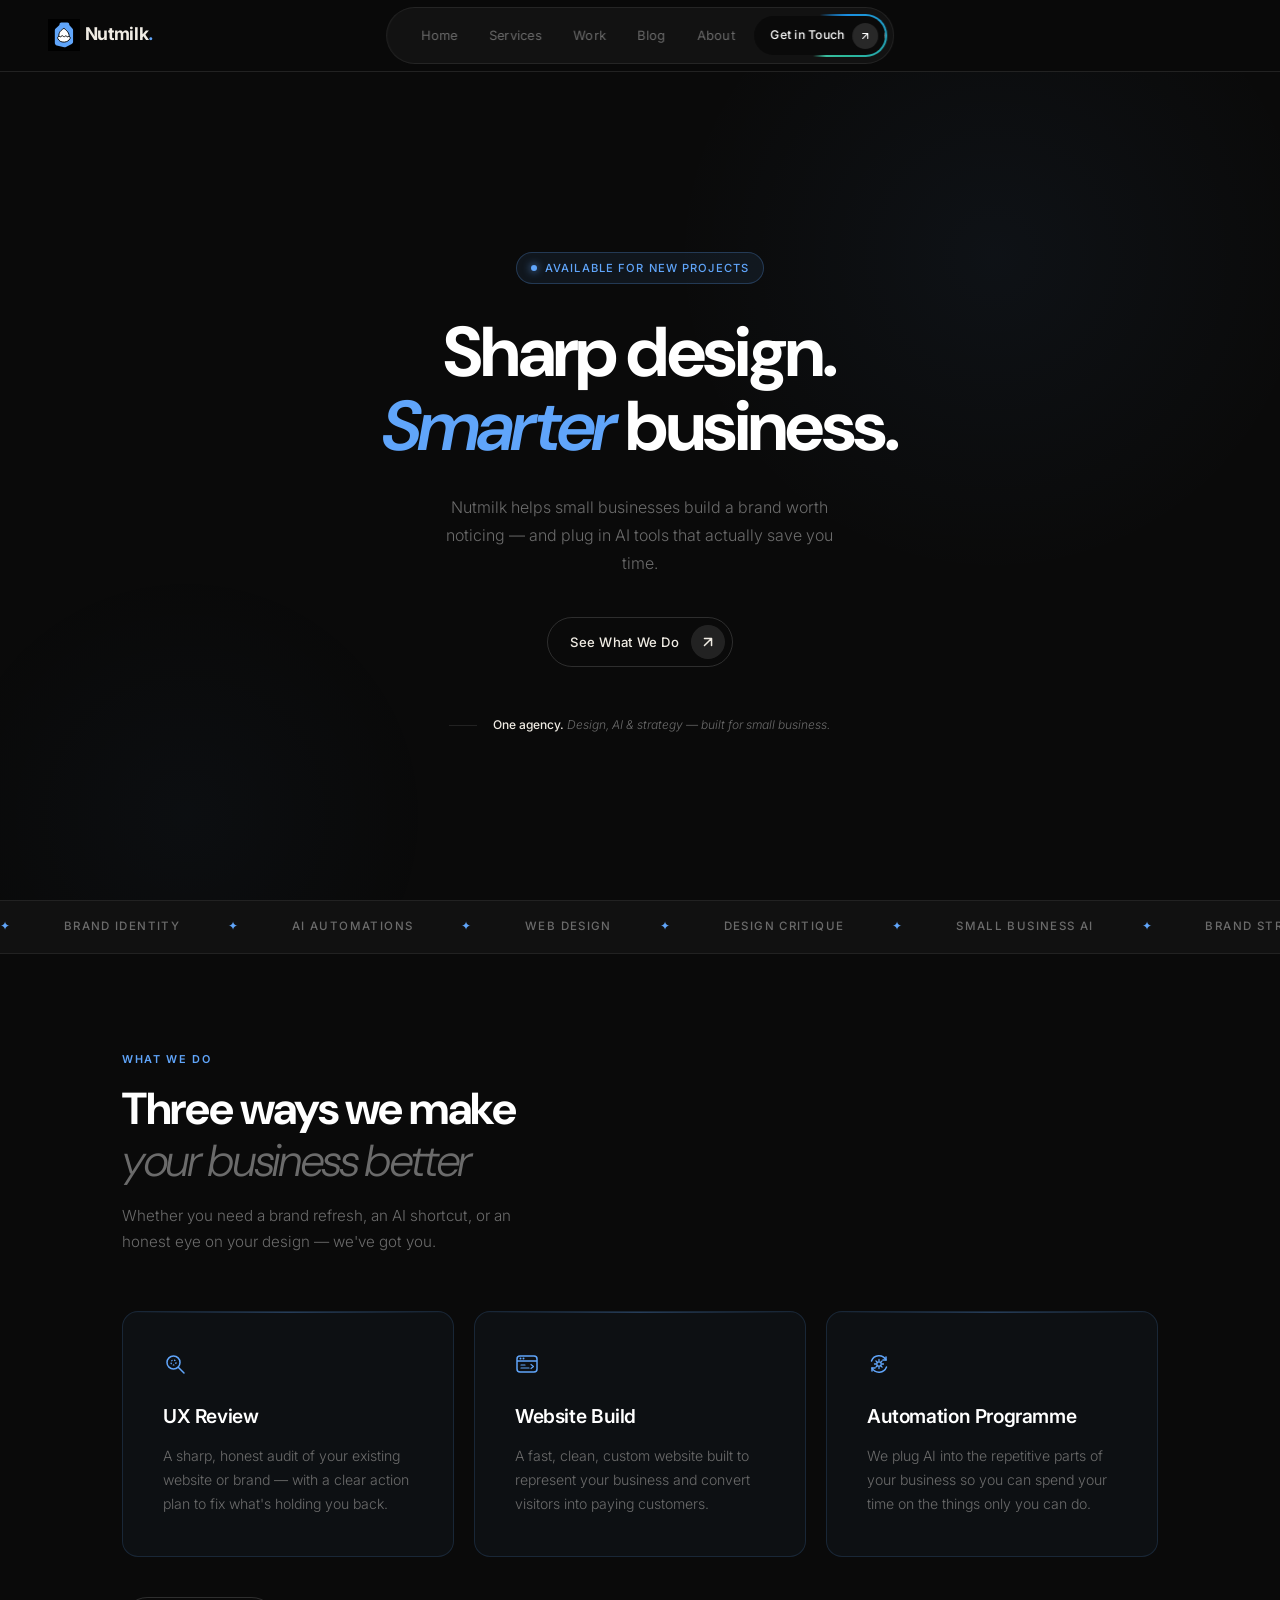
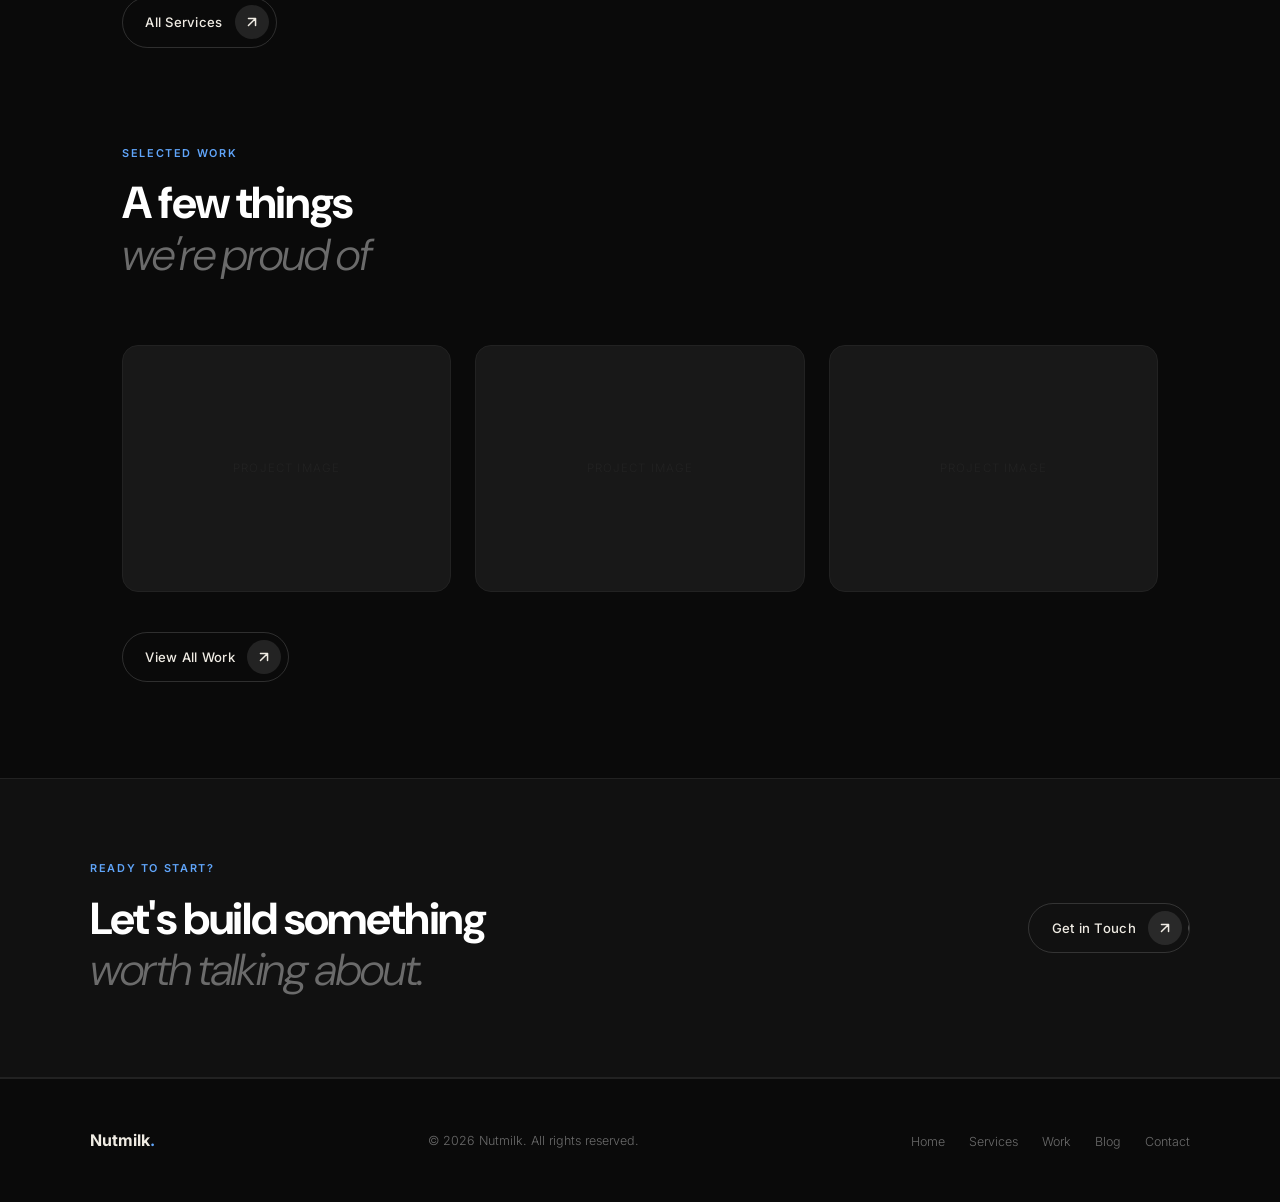
==== commit bc6aa47a: "Update index.html" ====
--- a/index.html
+++ b/index.html
@@ -43,14 +43,15 @@
     /* ── Hero headline ─────────────────────────── */
     .hero-headline {
       font-family: 'DM Sans', sans-serif;
-      font-size: clamp(3rem, 6vw, 5.5rem);
+      font-size: clamp(2.8rem, 5.5vw, 4.8rem);
       font-weight: 700;
-      line-height: 1.0;
+      line-height: 1.05;
       letter-spacing: -0.04em;
       color: var(--white);
       margin-bottom: 1.8rem;
       opacity: 0;
       animation: fadeUp 0.9s var(--ease) 0.2s forwards;
+      text-align: center;
     }
     .hero-headline .highlight {
       font-style: italic;
@@ -63,16 +64,18 @@
       font-weight: 300;
       color: var(--text-muted);
       max-width: 40ch;
-      margin-bottom: 2.5rem;
+      margin: 0 auto 2.5rem;
       line-height: 1.75;
       opacity: 0;
       animation: fadeUp 0.9s var(--ease) 0.35s forwards;
+      text-align: center;
     }
     .hero-actions {
       display: flex;
       gap: 1rem;
       flex-wrap: wrap;
       align-items: center;
+      justify-content: center;
       margin-bottom: 3rem;
       opacity: 0;
       animation: fadeUp 0.9s var(--ease) 0.5s forwards;
@@ -80,6 +83,7 @@
     .hero-proof {
       display: flex;
       align-items: center;
+      justify-content: center;
       gap: 1rem;
       opacity: 0;
       animation: fadeUp 0.9s var(--ease) 0.65s forwards;
@@ -89,9 +93,16 @@
     .hero-proof-text strong { color: var(--text); font-weight: 500; font-style: normal; }
 
     /* ── Hero image frame ──────────────────────── */
-    .hero-right {
-      opacity: 0;
-      animation: fadeUp 1s var(--ease) 0.3s forwards;
+    .hero-right { display: none; }
+
+    /* ── Hero centred layout ───────────────────── */
+    .hero-inner {
+      display: flex !important;
+      flex-direction: column !important;
+      align-items: center !important;
+      text-align: center !important;
+      max-width: 800px !important;
+      margin: 0 auto !important;
     }
 
     /* ── CTA band ──────────────────────────────── */
@@ -146,7 +157,7 @@
       <div class="hero-inner">
         <div class="hero-left">
           <div class="hero-badge">Available for new projects</div>
-          <h1 class="hero-headline">Sharp design.<br /><span class="highlight">Smarter</span><br />business.</h1>
+          <h1 class="hero-headline">Sharp design.<br /><span class="highlight">Smarter</span> business.</h1>
           <p class="hero-sub">Nutmilk helps small businesses build a brand worth noticing — and plug in AI tools that actually save you time.</p>
           <div class="hero-actions">
             <a href="services.html" class="btn-pill">
@@ -161,11 +172,6 @@
           <div class="hero-proof">
             <div class="hero-proof-line"></div>
             <p class="hero-proof-text"><strong>One agency.</strong> Design, AI &amp; strategy — built for small business.</p>
-          </div>
-        </div>
-        <div class="hero-right">
-          <div class="hero-image-frame">
-            <video src="leaf-hero-video.mp4" autoplay muted loop playsinline style="width:100%;height:100%;object-fit:cover;display:block;"></video>
           </div>
         </div>
       </div>
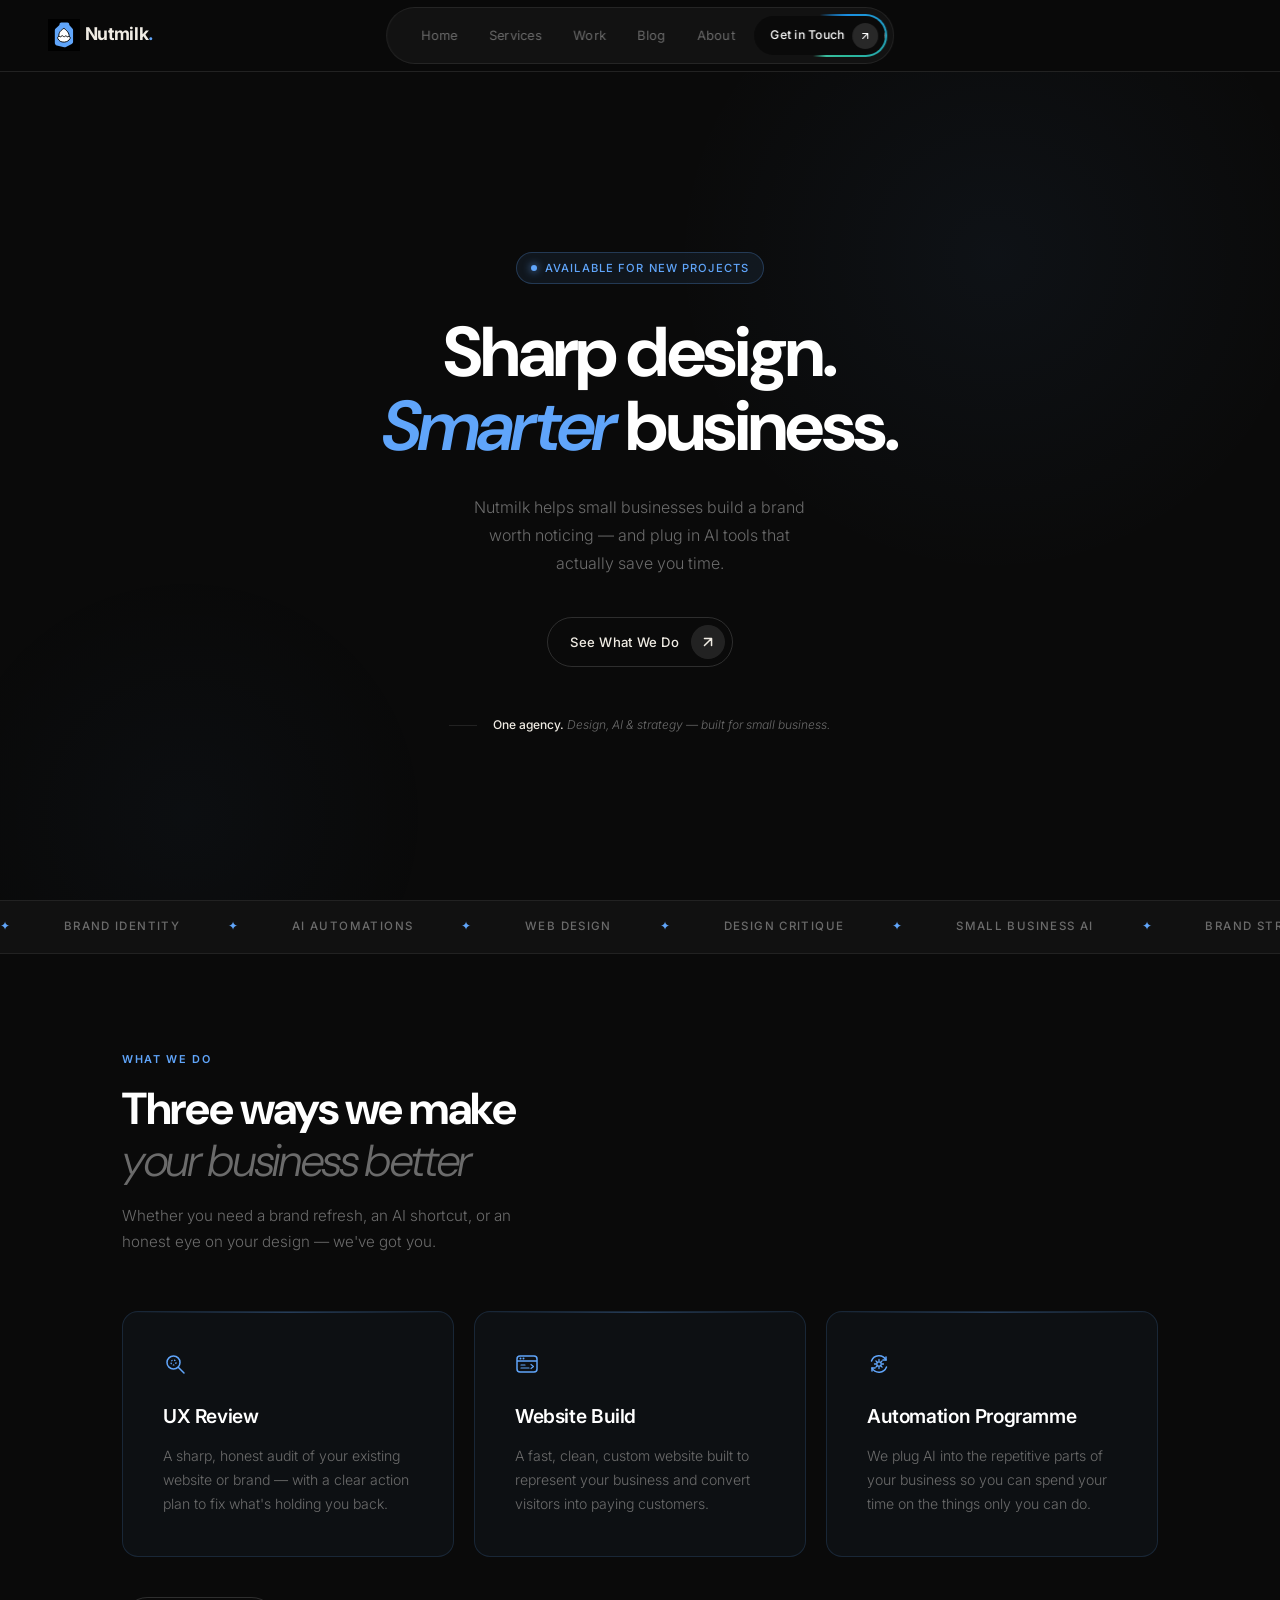
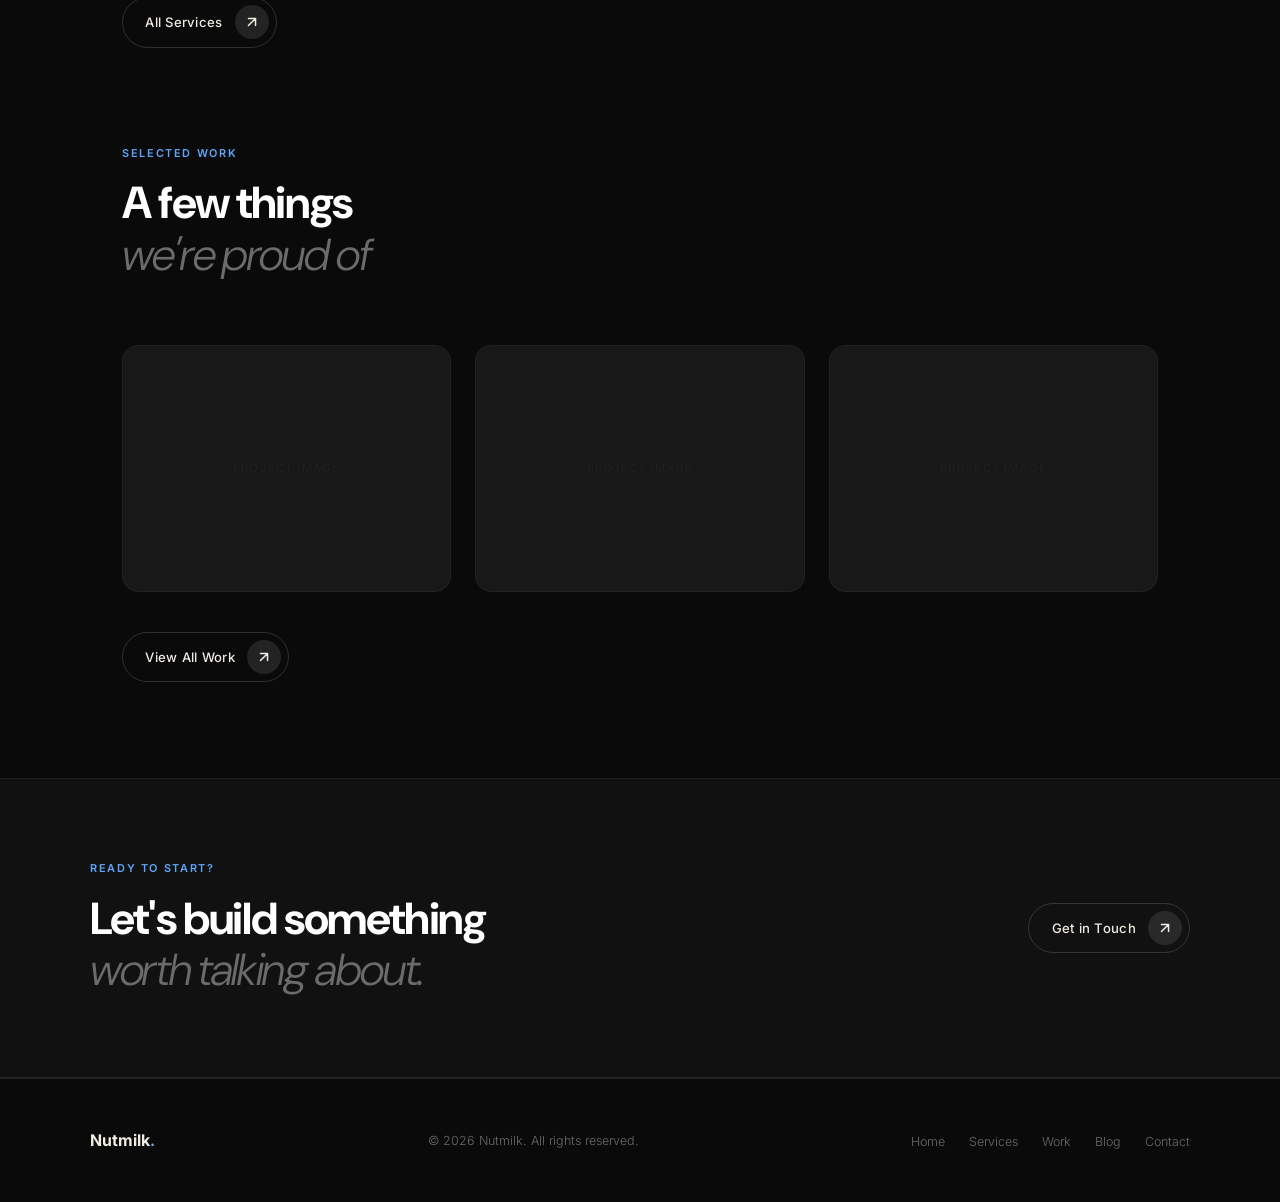
==== commit c9ea1c25: "Update index.html" ====
--- a/index.html
+++ b/index.html
@@ -63,7 +63,7 @@
       font-size: 1rem;
       font-weight: 300;
       color: var(--text-muted);
-      max-width: 40ch;
+      max-width: 34ch;
       margin: 0 auto 2.5rem;
       line-height: 1.75;
       opacity: 0;
--- a/style.css
+++ b/style.css
@@ -390,15 +390,16 @@
   transition: border-color 0.3s, color 0.3s;
   cursor: pointer;
   text-decoration: none;
+  isolation: isolate;
 }
 .btn-pill::before {
   content: '';
   position: absolute;
   inset: 0;
   background: #ffffff;
-  transform: translateX(100%);
+  transform: translateX(101%);
   transition: transform 0.4s cubic-bezier(0.16, 1, 0.3, 1);
-  border-radius: 999px;
+  border-radius: 0;
 }
 .btn-pill:hover::before { transform: translateX(0); }
 .btn-pill:hover { border-color: #ffffff; color: #0a0a0a; }
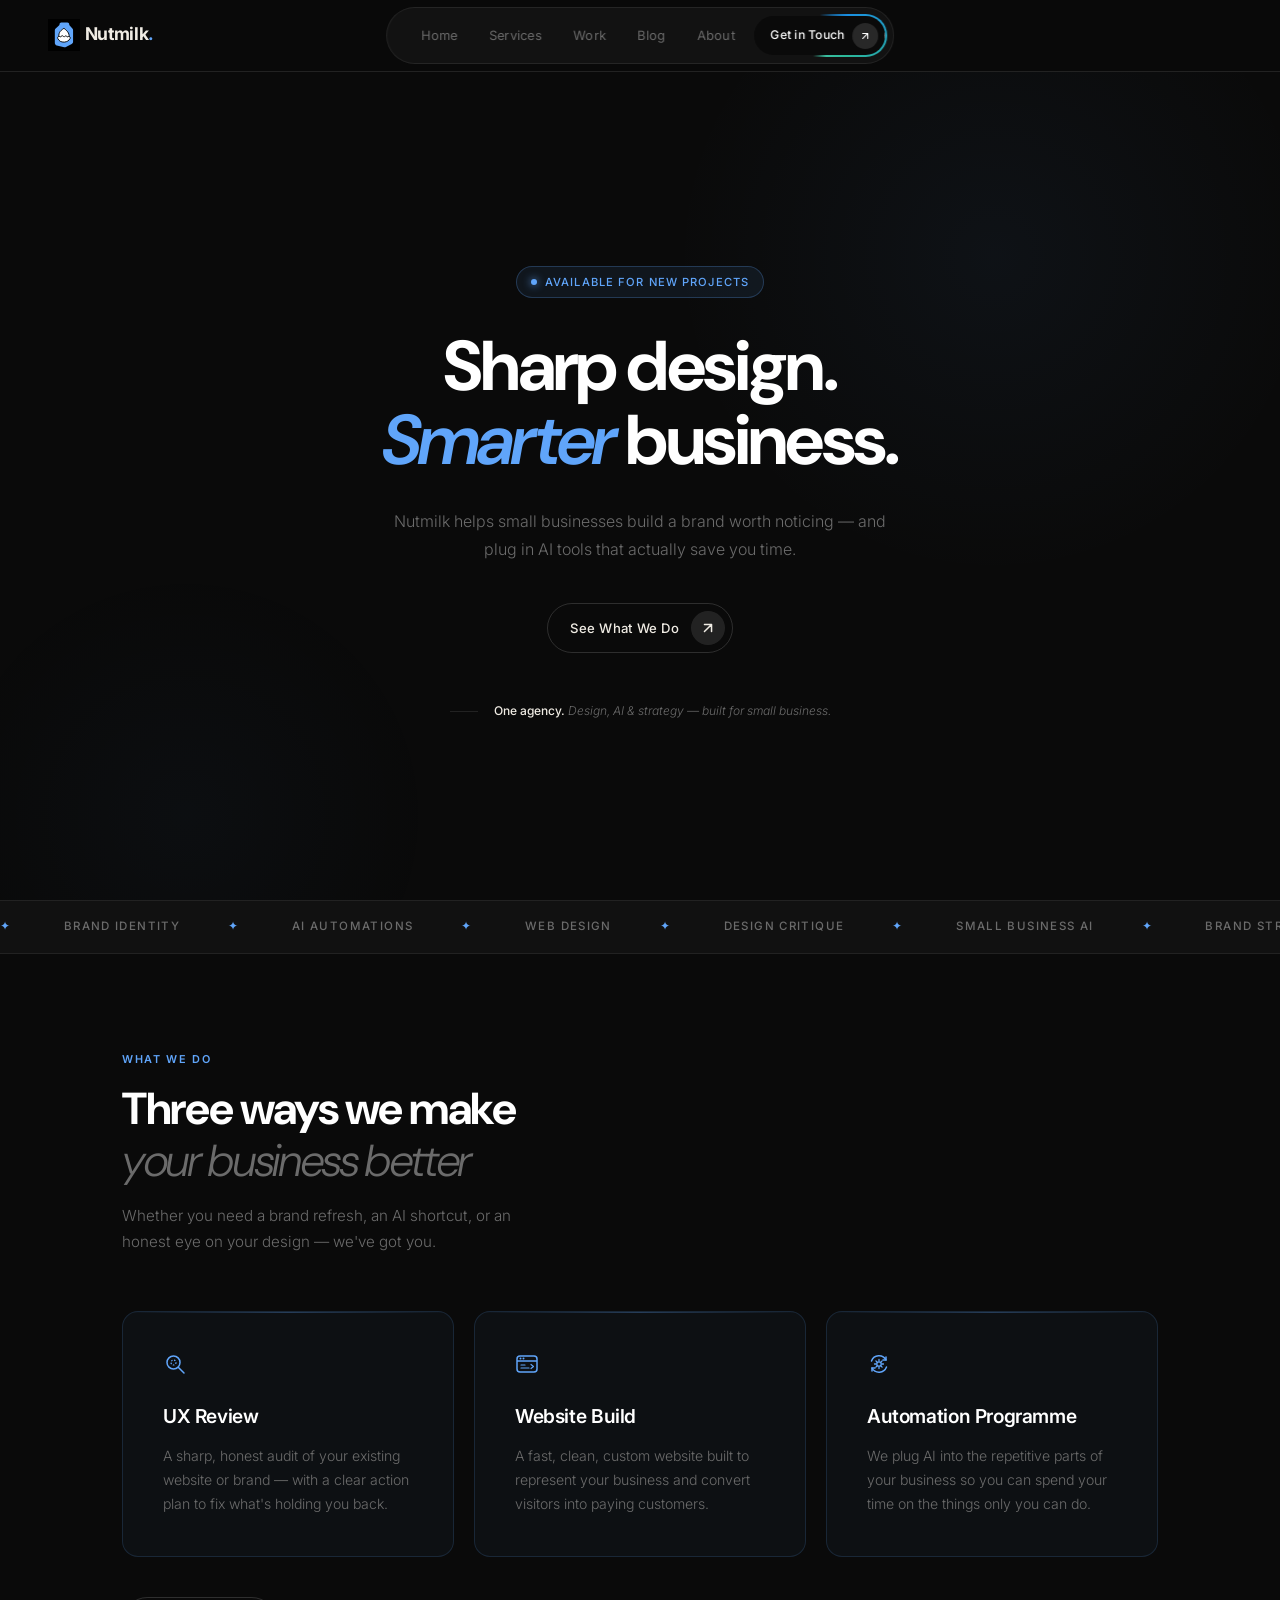
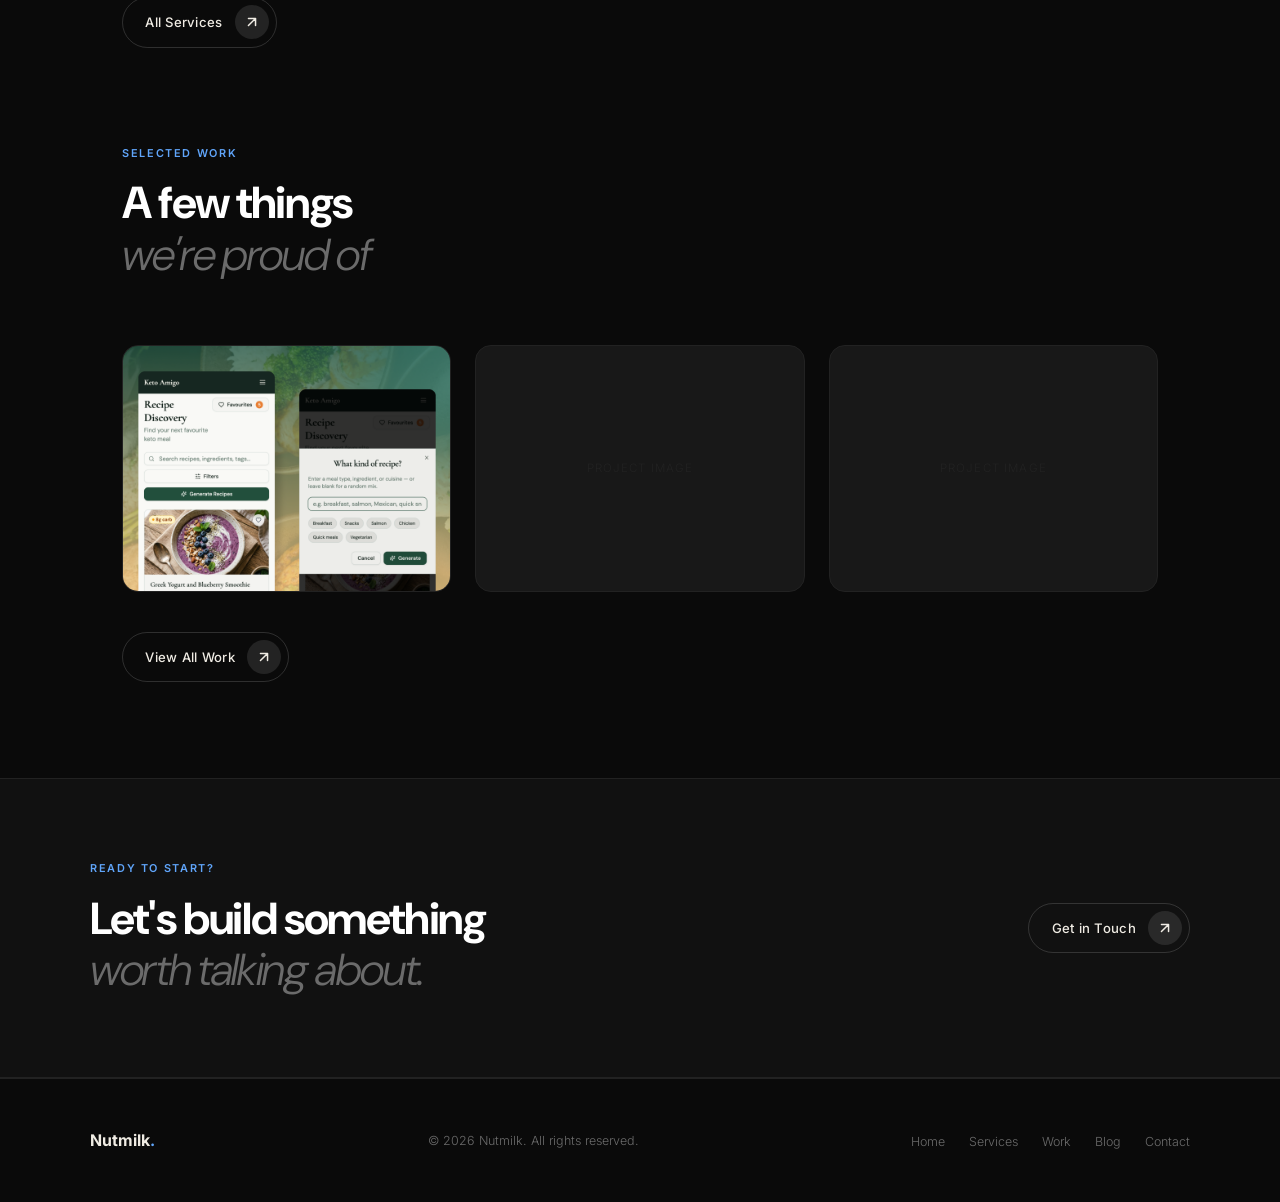
==== commit 3b3a8eee: "Update index.html" ====
--- a/index.html
+++ b/index.html
@@ -63,7 +63,7 @@
       font-size: 1rem;
       font-weight: 300;
       color: var(--text-muted);
-      max-width: 34ch;
+      max-width: 520px;
       margin: 0 auto 2.5rem;
       line-height: 1.75;
       opacity: 0;
@@ -277,10 +277,13 @@
         <p class="label">Selected Work</p>
         <h2 class="section-title">A few things<br /><em>we're proud of</em></h2>
         <div class="work-grid">
-          <div class="work-item">
-            <div class="work-placeholder">Project Image</div>
-            <div class="work-overlay"><h4>Coming Soon</h4><p>Portfolio case study</p></div>
-          </div>
+          <a href="work/keto-amigo.html" class="work-item" style="display:block; text-decoration:none;">
+            <img src="work/amigo-banner-1.png" alt="Keto Amigo" style="width:100%;height:100%;object-fit:cover;display:block;" />
+            <div class="work-overlay">
+              <h4>Keto Amigo</h4>
+              <p>Ketogenic Lifestyle App</p>
+            </div>
+          </a>
           <div class="work-item">
             <div class="work-placeholder">Project Image</div>
             <div class="work-overlay"><h4>Coming Soon</h4><p>Portfolio case study</p></div>
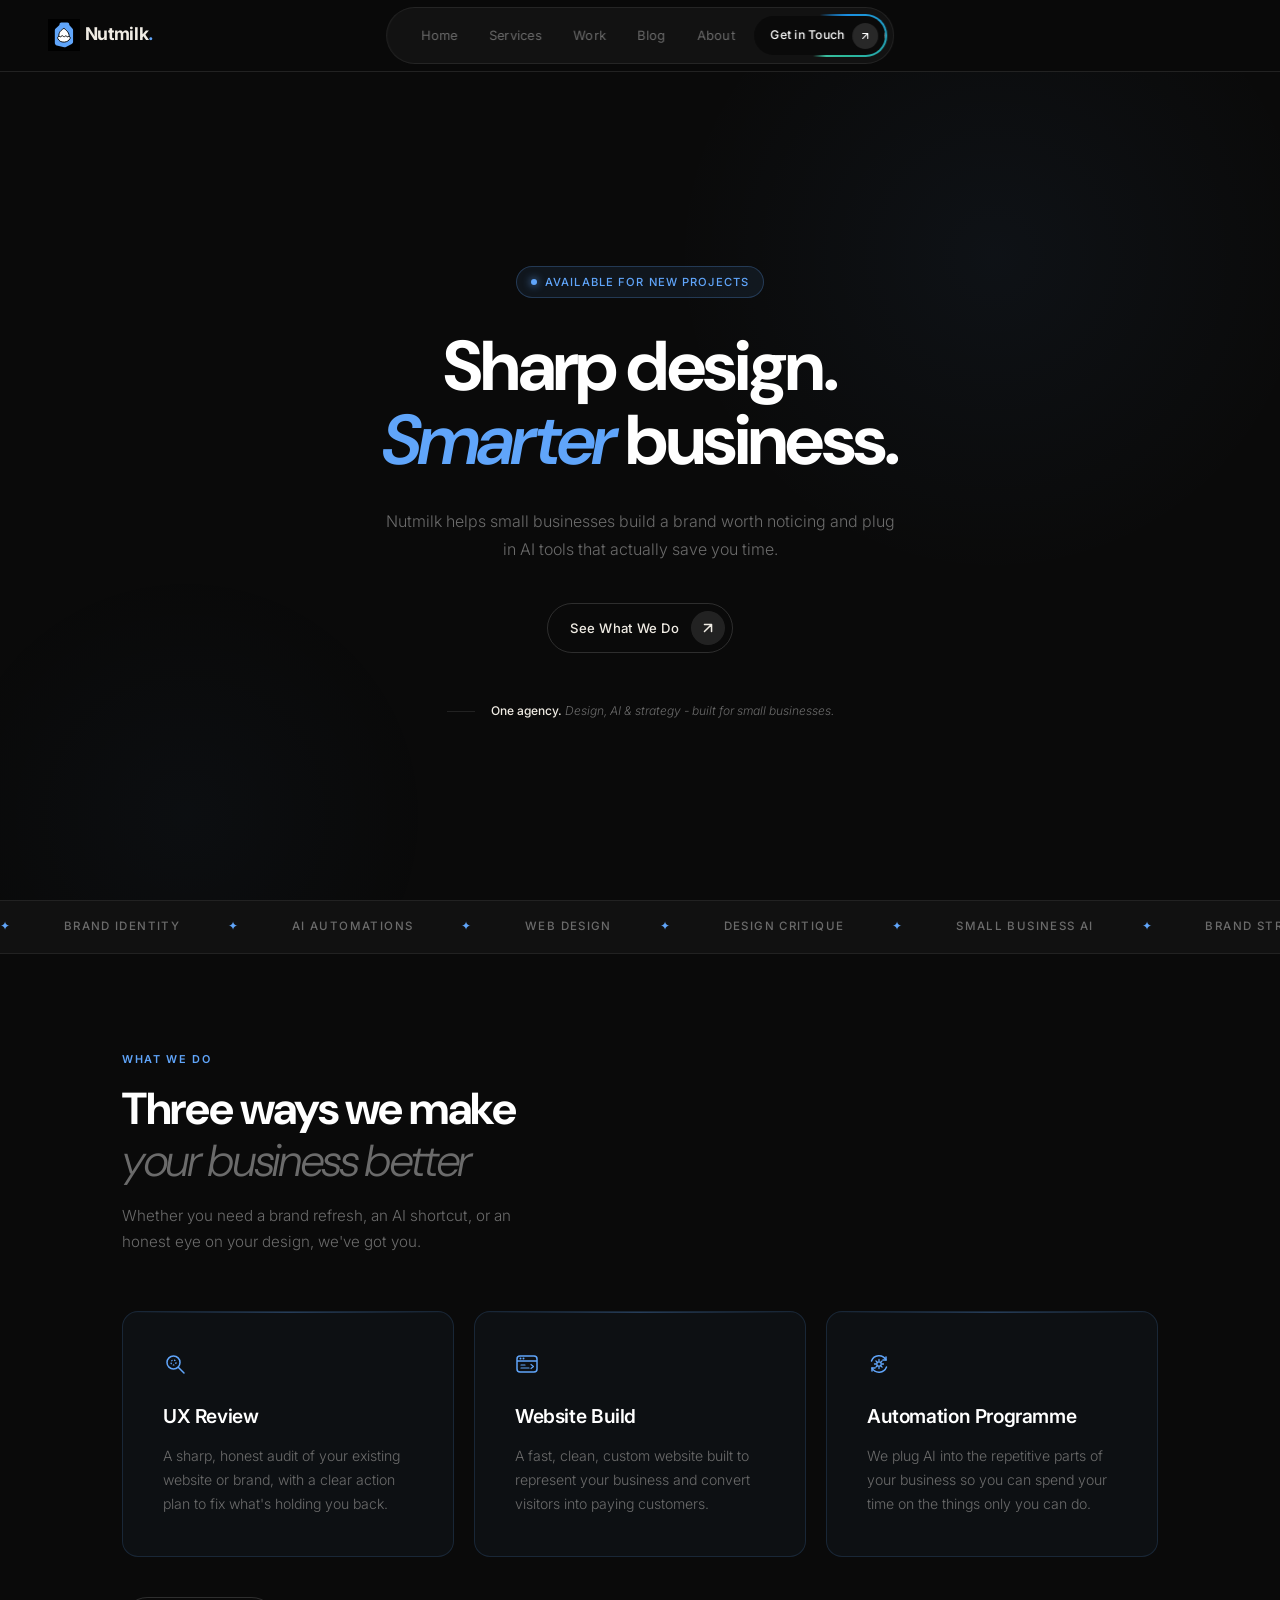
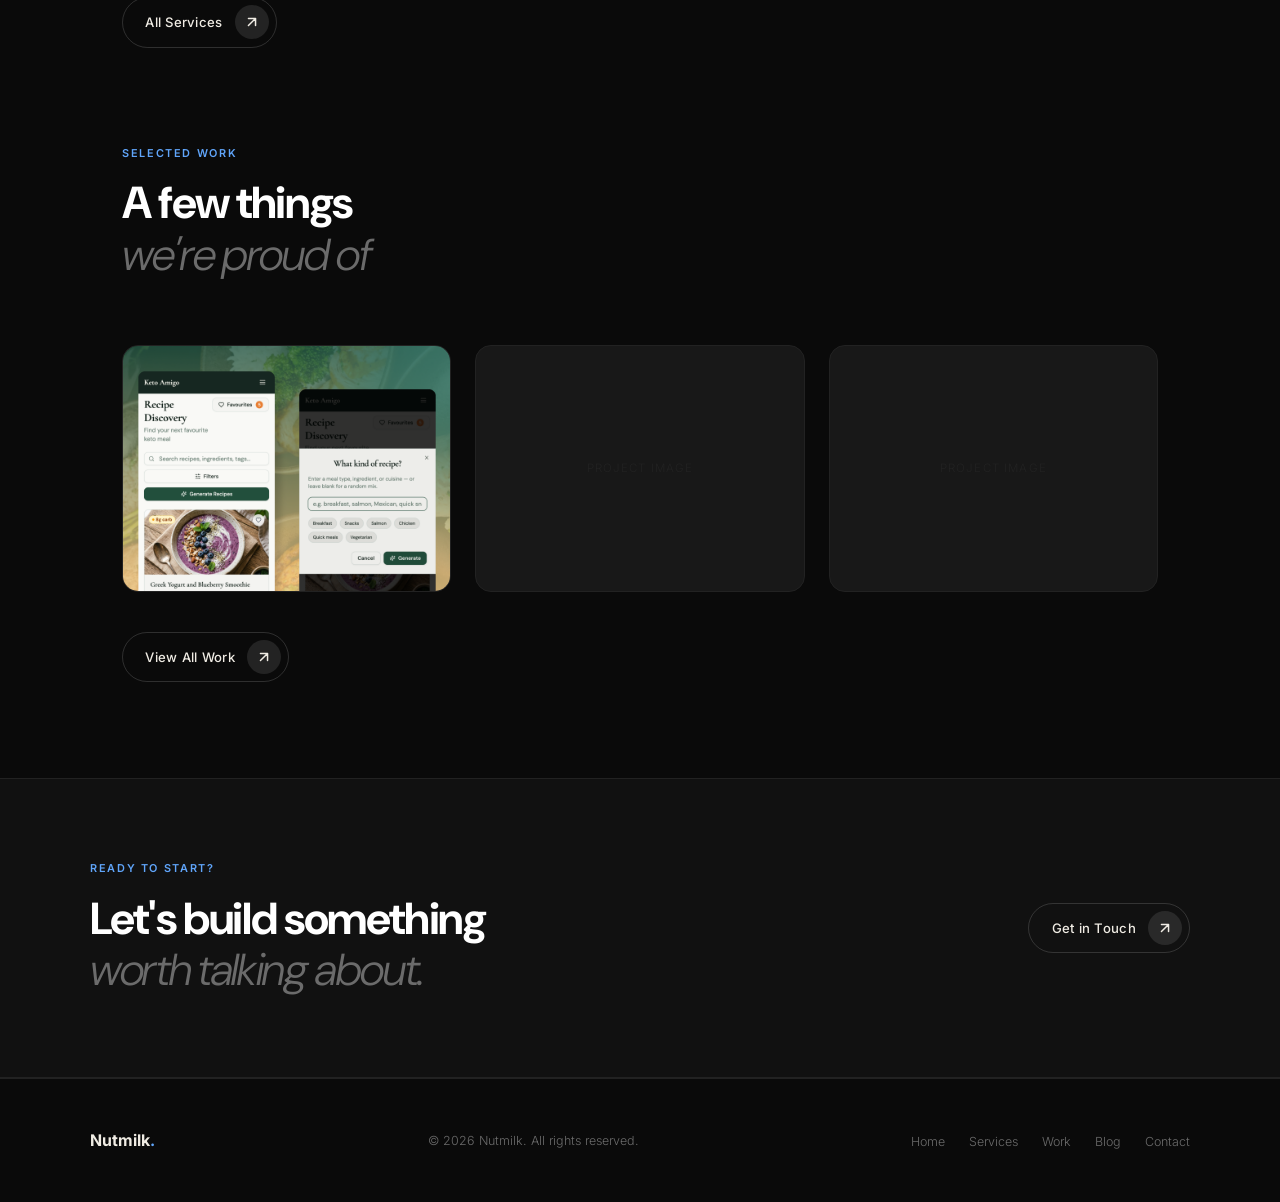
==== commit 21374955: "Update index.html" ====
--- a/index.html
+++ b/index.html
@@ -4,7 +4,7 @@
   <meta charset="UTF-8" />
   <meta name="viewport" content="width=device-width, initial-scale=1.0" />
   <title>Nutmilk — Design & AI for Small Business</title>
-  <meta name="description" content="Nutmilk is a one-person design and AI automation agency helping small businesses look sharp and work smarter." />
+  <meta name="description" content="Nutmilk is a design and AI automation agency helping small businesses look sharp and work smarter." />
   <link rel="stylesheet" href="style.css" />
   <link rel="icon" type="image/svg+xml" href="Nutmilk-Icon.svg" />
   <style>
@@ -158,7 +158,7 @@
         <div class="hero-left">
           <div class="hero-badge">Available for new projects</div>
           <h1 class="hero-headline">Sharp design.<br /><span class="highlight">Smarter</span> business.</h1>
-          <p class="hero-sub">Nutmilk helps small businesses build a brand worth noticing — and plug in AI tools that actually save you time.</p>
+          <p class="hero-sub">Nutmilk helps small businesses build a brand worth noticing and plug in AI tools that actually save you time.</p>
           <div class="hero-actions">
             <a href="services.html" class="btn-pill">
               <span class="btn-pill-text">See What We Do</span>
@@ -171,7 +171,7 @@
           </div>
           <div class="hero-proof">
             <div class="hero-proof-line"></div>
-            <p class="hero-proof-text"><strong>One agency.</strong> Design, AI &amp; strategy — built for small business.</p>
+            <p class="hero-proof-text"><strong>One agency.</strong> Design, AI &amp; strategy - built for small businesses.</p>
           </div>
         </div>
       </div>
@@ -202,7 +202,7 @@
       <div class="container">
         <p class="label">What We Do</p>
         <h2 class="section-title">Three ways we make<br /><em>your business better</em></h2>
-        <p class="section-sub">Whether you need a brand refresh, an AI shortcut, or an honest eye on your design — we've got you.</p>
+        <p class="section-sub">Whether you need a brand refresh, an AI shortcut, or an honest eye on your design, we've got you.</p>
         <div class="card-grid">
 
           <!-- UX Review -->
@@ -216,7 +216,7 @@
               </svg>
             </div>
             <h3>UX Review</h3>
-            <p>A sharp, honest audit of your existing website or brand — with a clear action plan to fix what's holding you back.</p>
+            <p>A sharp, honest audit of your existing website or brand, with a clear action plan to fix what's holding you back.</p>
           </div>
 
           <!-- Website Build -->
